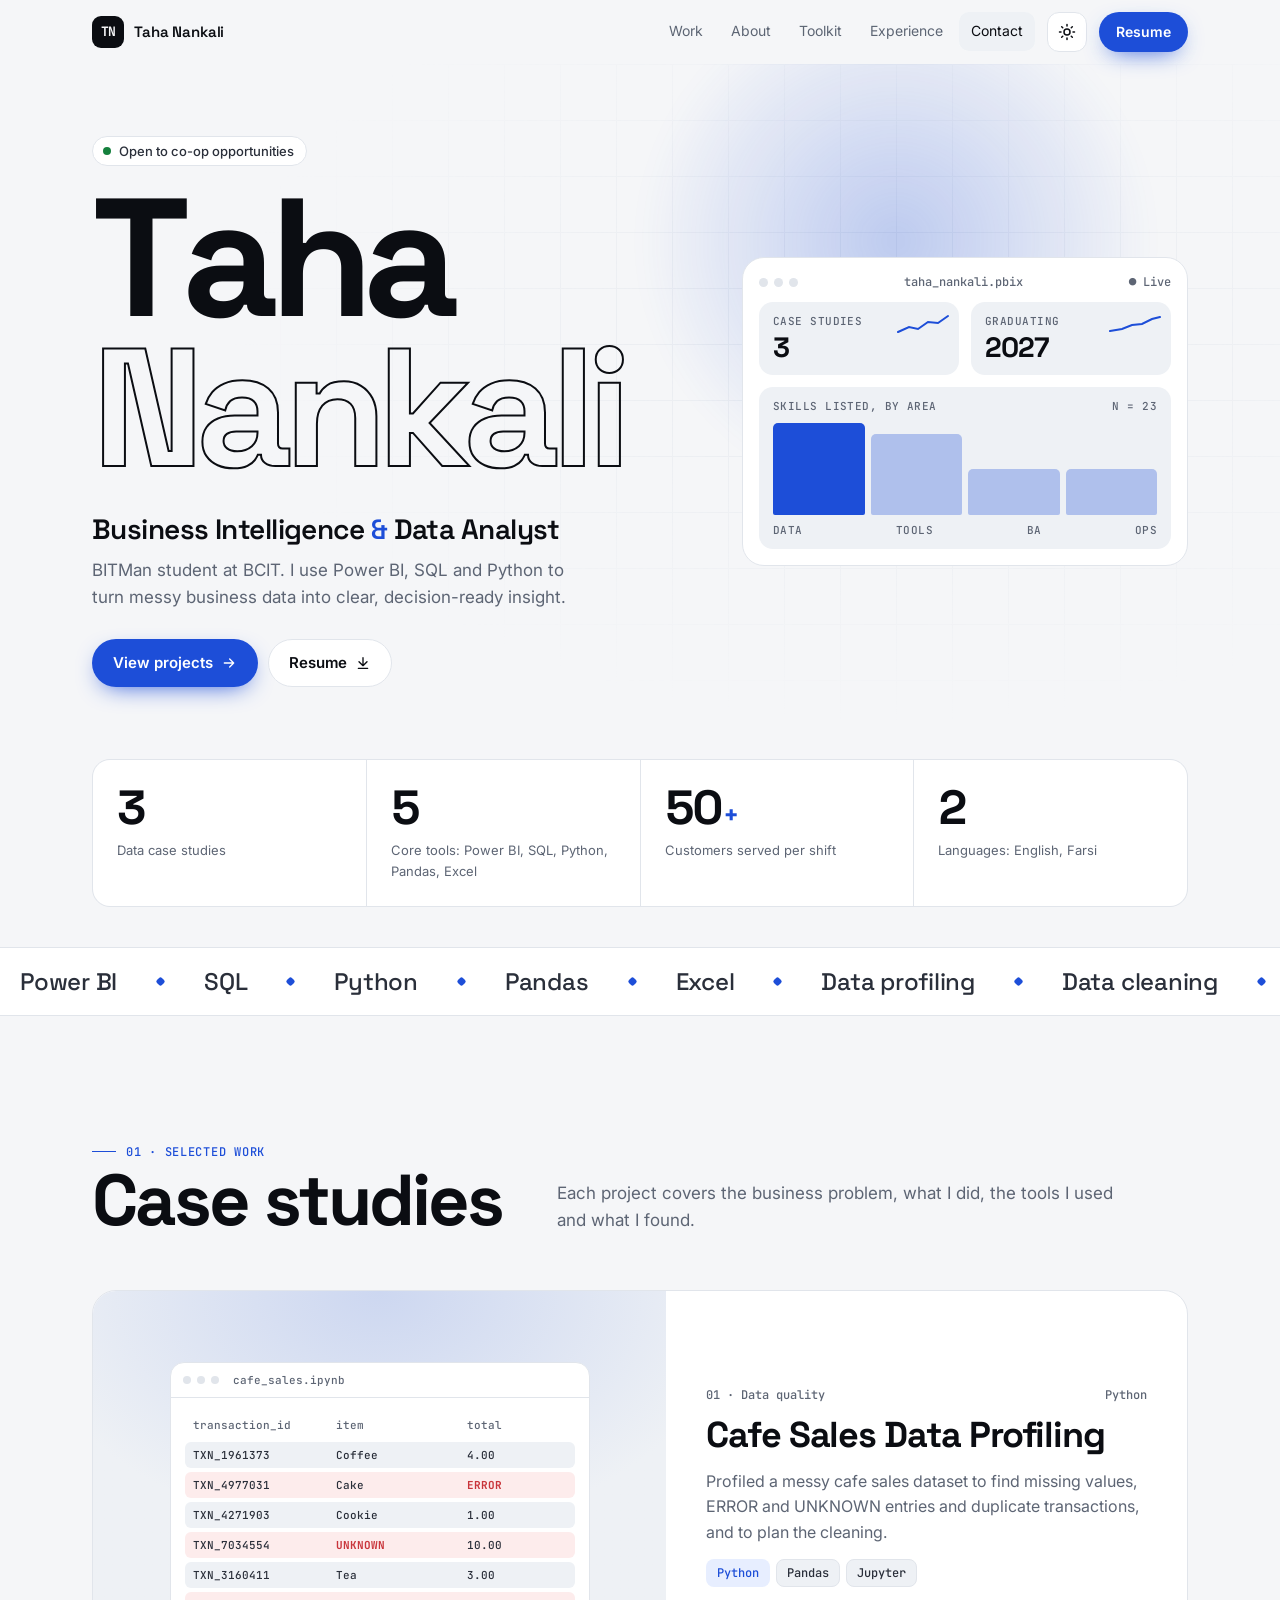
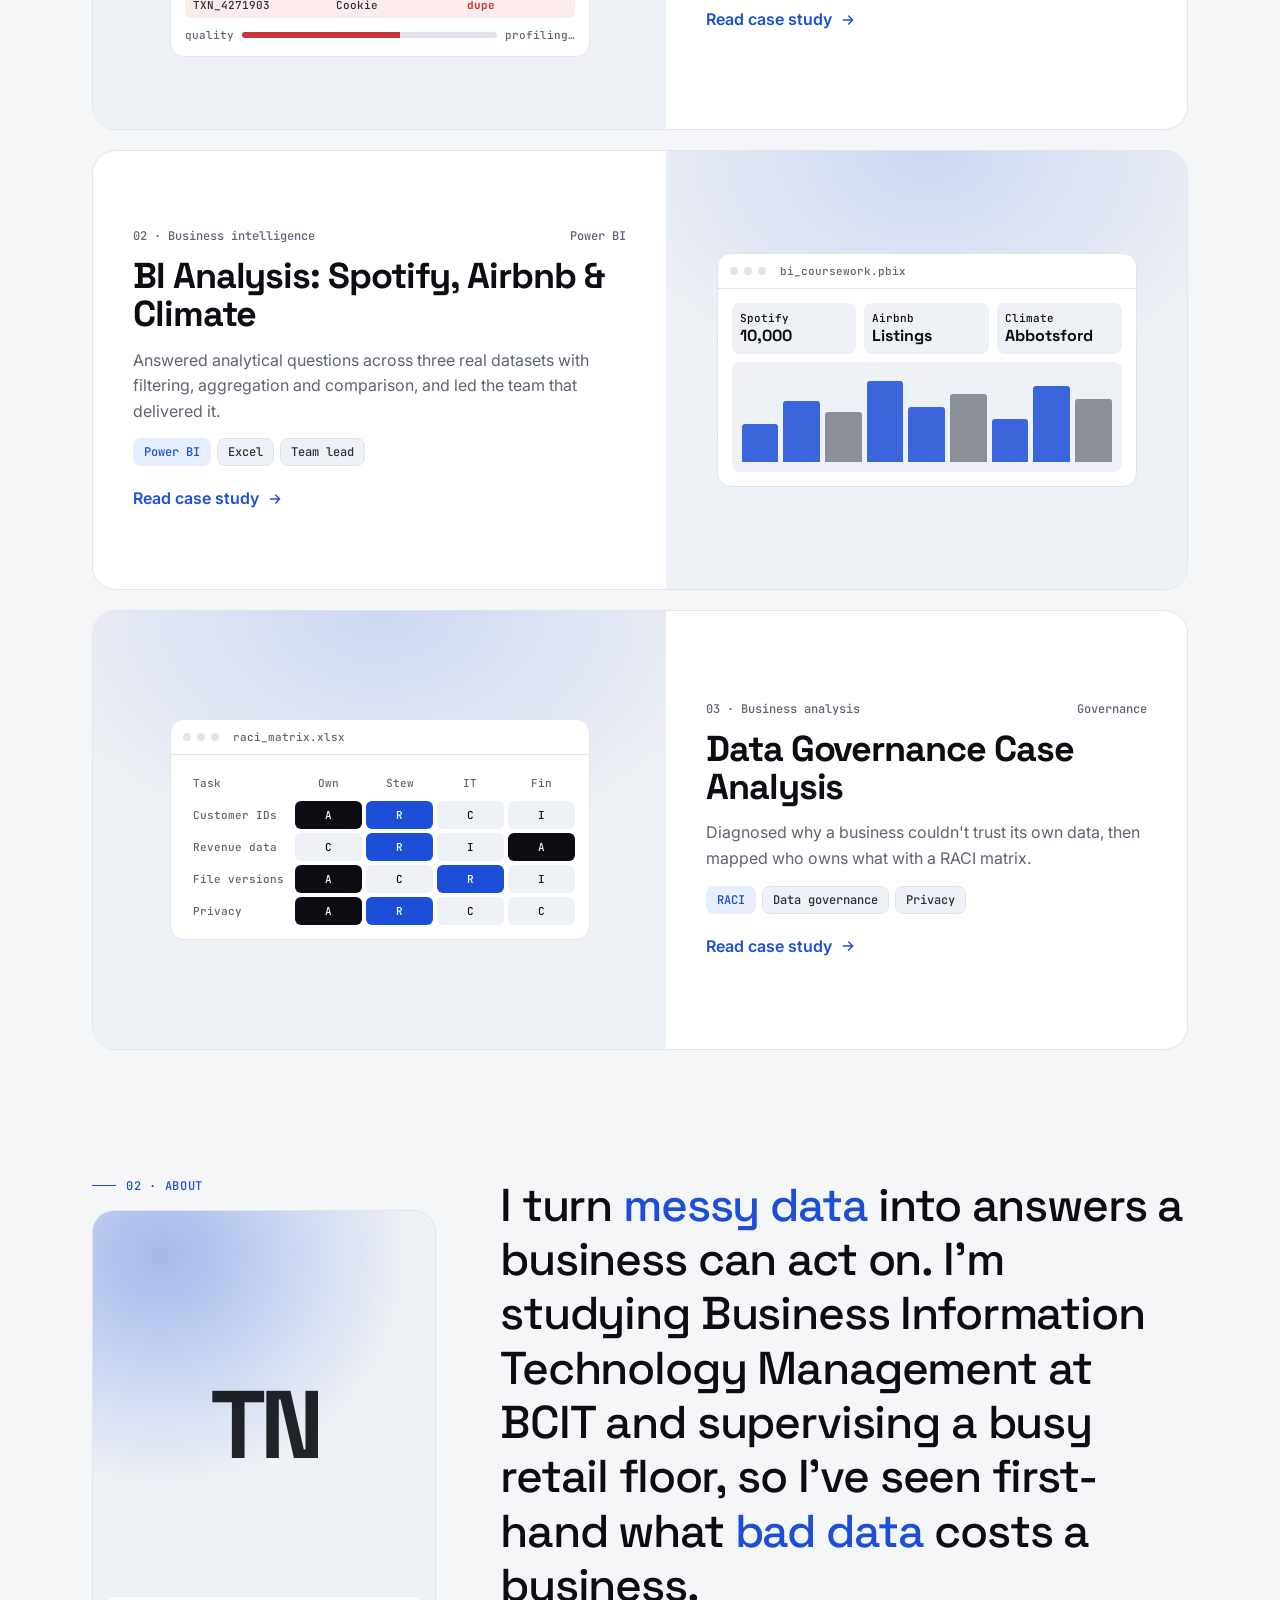
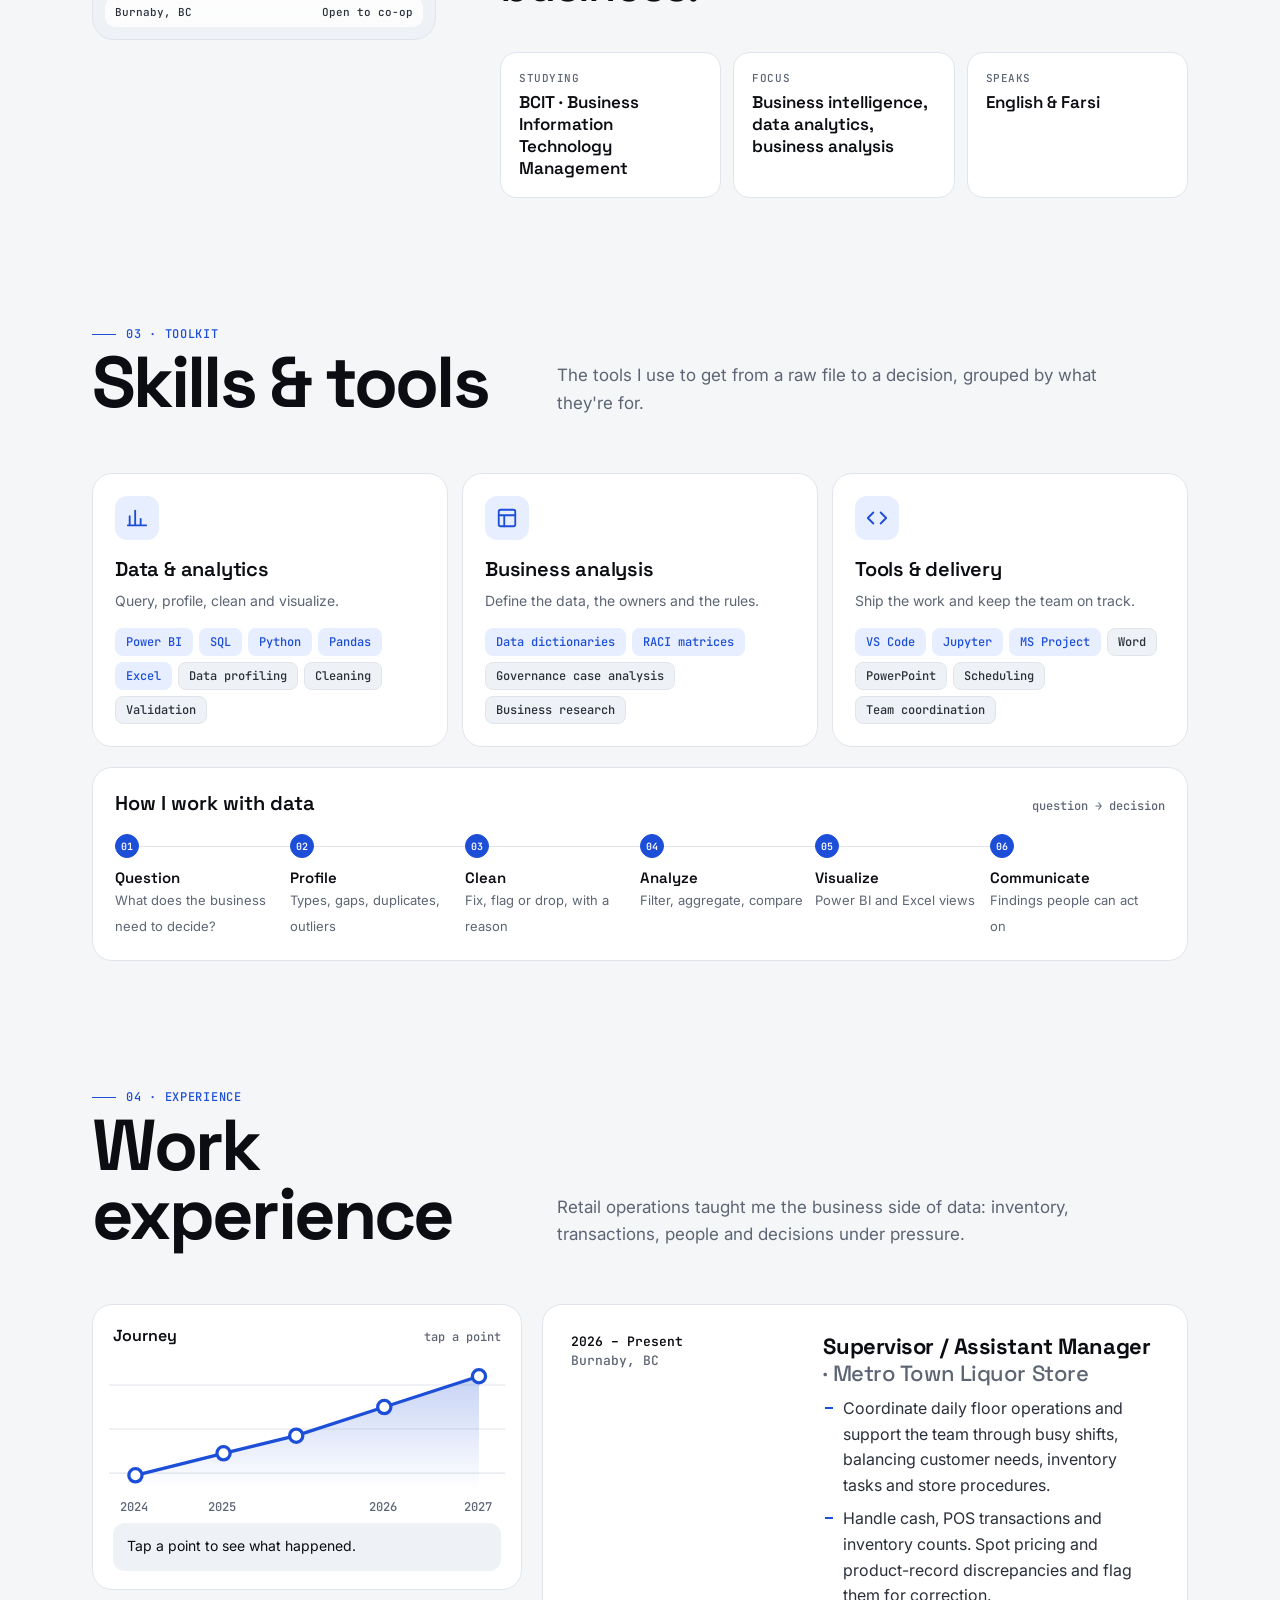
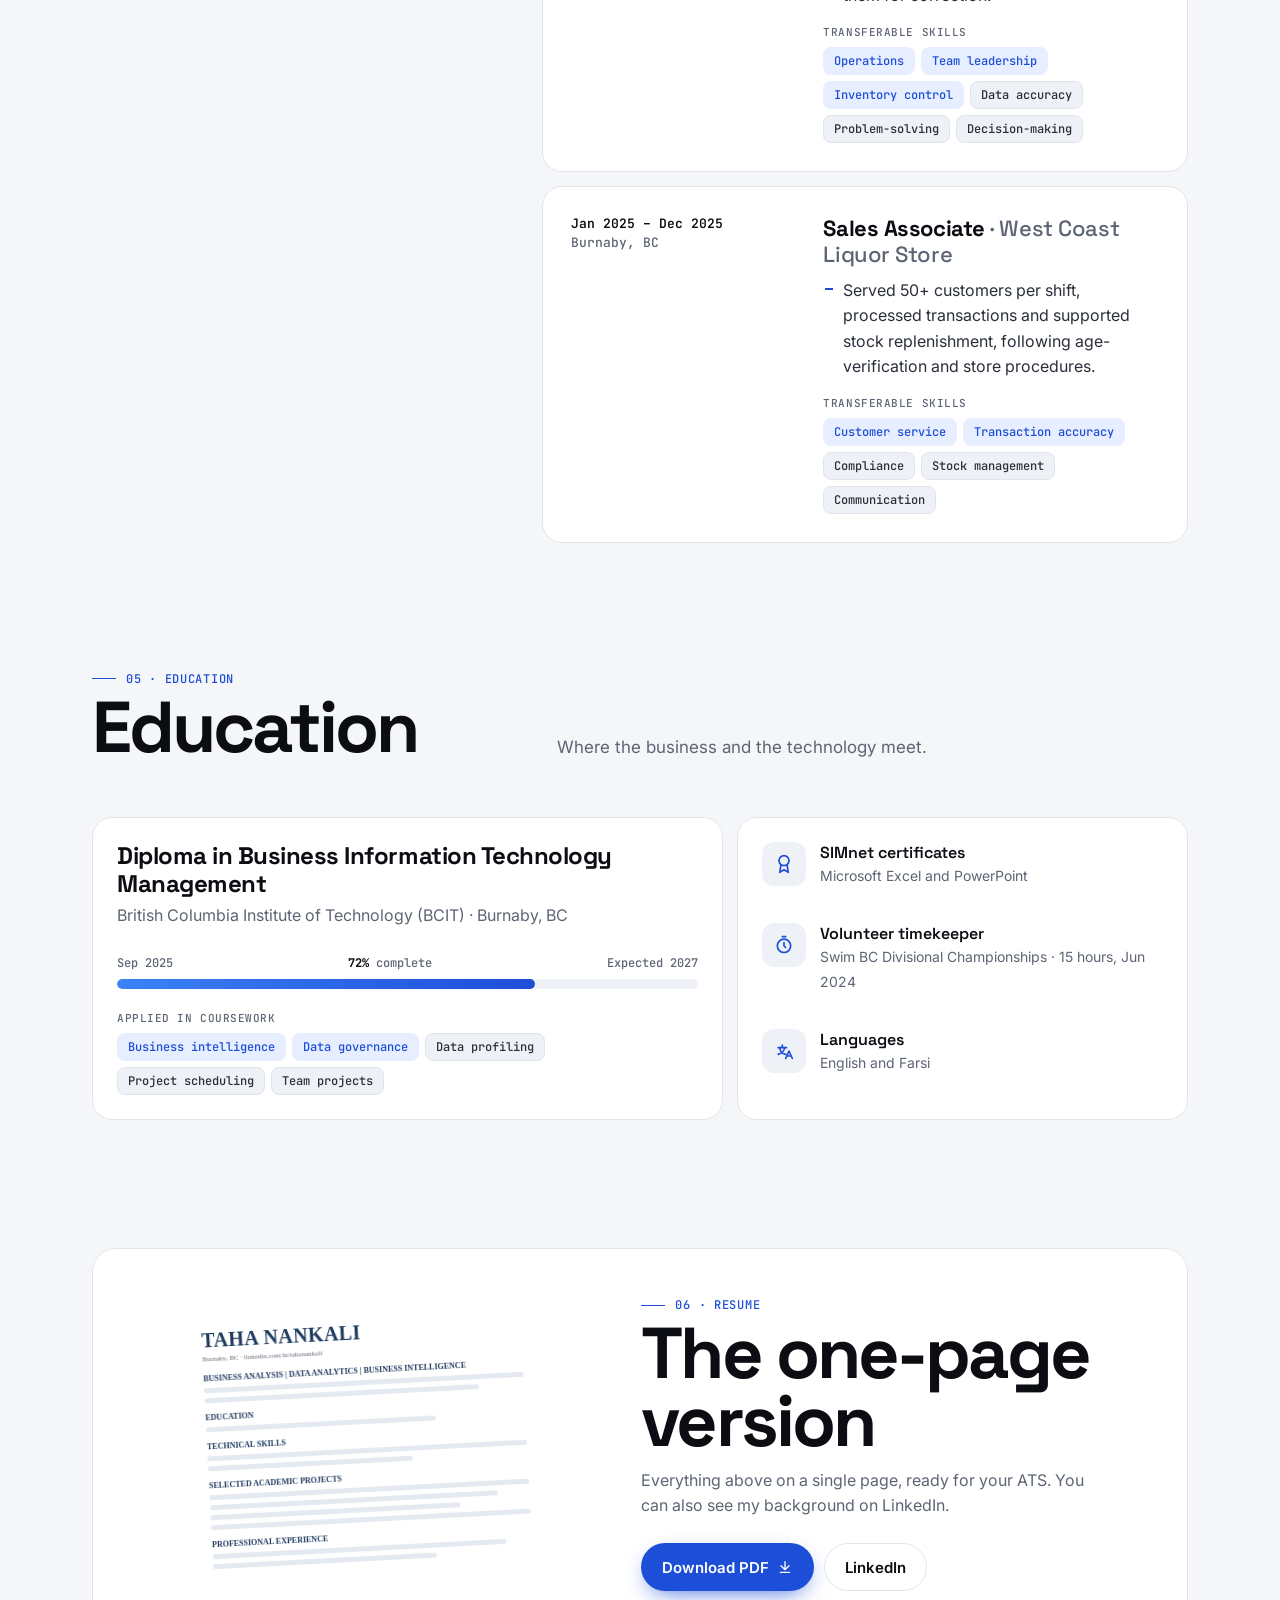
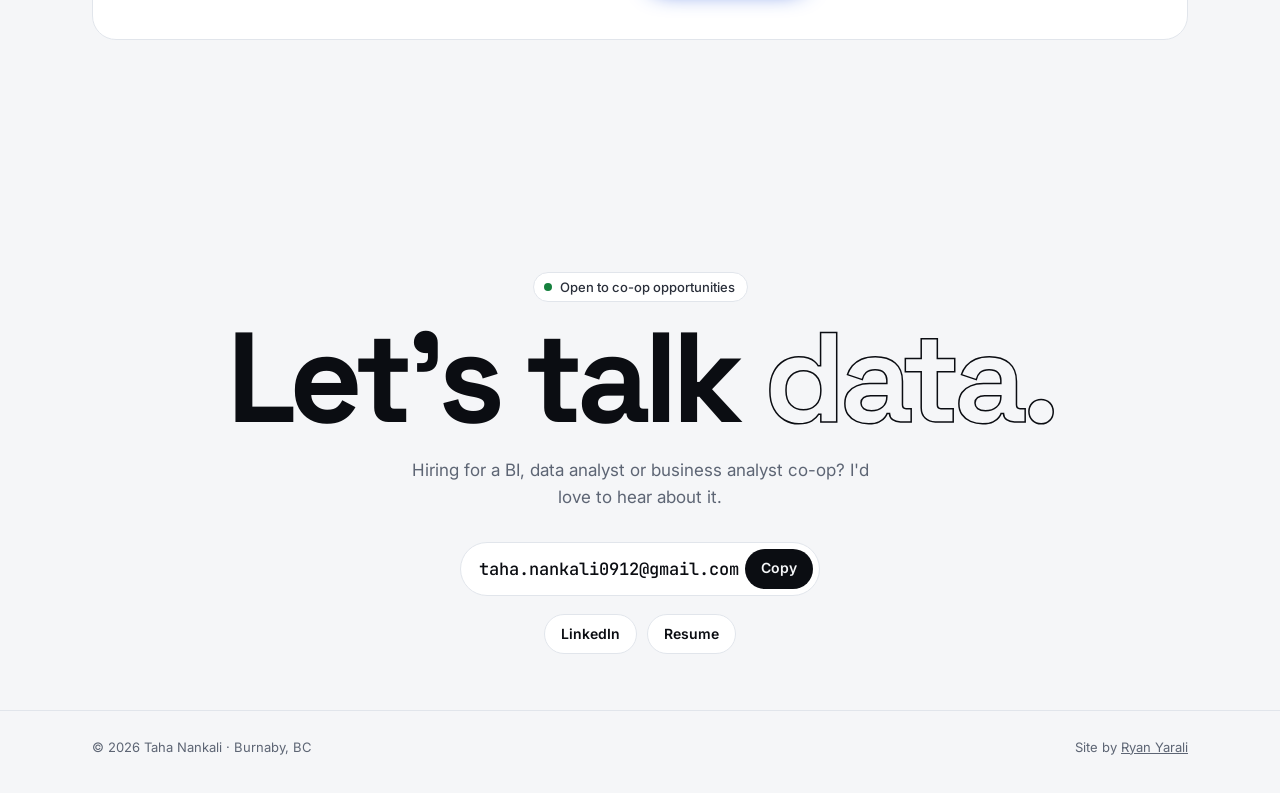
==== index.html @ 1b4237b8 "Taha Nankali portfolio: home, three case studies with interactive labs, light/dark theme" ====
<!doctype html>
<html lang="en">
<head>
<meta charset="utf-8">
<meta name="viewport" content="width=device-width, initial-scale=1, viewport-fit=cover">
<meta name="color-scheme" content="light dark">
<script>
  document.documentElement.classList.add('js');
  try { document.querySelector('meta[name="color-scheme"]').content = localStorage.getItem('color-scheme') ?? 'light dark'; } catch {}
</script>
<title>Taha Nankali · Business Intelligence & Data Analyst</title>
<meta name="description" content="Taha Nankali is a Business Intelligence and Data Analyst studying Business Information Technology Management at BCIT. Power BI, SQL, Python and Excel case studies.">
<meta property="og:type" content="website">
<meta property="og:title" content="Taha Nankali · Business Intelligence & Data Analyst">
<meta property="og:description" content="BI & data analytics portfolio: Power BI, SQL, Python. BCIT BITMan, open to co-op.">
<meta name="theme-color" media="(prefers-color-scheme: light)" content="#f5f6f8">
<meta name="theme-color" media="(prefers-color-scheme: dark)" content="#090b10">
<link rel="icon" href="favicon.svg" type="image/svg+xml">
<link rel="preconnect" href="https://fonts.googleapis.com">
<link rel="preconnect" href="https://fonts.gstatic.com" crossorigin>
<link href="https://fonts.googleapis.com/css2?family=Inter:wght@400;500;600&family=JetBrains+Mono:wght@400;500;600&family=Space+Grotesk:wght@500;600;700&display=swap" rel="stylesheet">
<link rel="stylesheet" href="assets/css/site.css">
<script type="application/ld+json">
{
  "@context": "https://schema.org",
  "@type": "Person",
  "name": "Taha Nankali",
  "jobTitle": "Business Intelligence & Data Analyst",
  "email": "mailto:taha.nankali0912@gmail.com",
  "address": { "@type": "PostalAddress", "addressLocality": "Burnaby", "addressRegion": "BC", "addressCountry": "CA" },
  "alumniOf": { "@type": "CollegeOrUniversity", "name": "British Columbia Institute of Technology" },
  "knowsAbout": ["Business Intelligence", "Data Analytics", "Business Analysis", "Power BI", "SQL", "Python", "Pandas", "Excel"],
  "knowsLanguage": ["English", "Farsi"],
  "sameAs": ["https://www.linkedin.com/in/tahanankali"]
}
</script>
</head>
<body>
<a class="skip" href="#main">Skip to content</a>

<header class="nav">
  <div class="wrap">
    <a class="brand" href="#top" aria-label="Taha Nankali, home"><span class="brand-mark">TN</span><span>Taha Nankali</span></a>
    <ul class="nav-links">
      <li><a href="#work">Work</a></li>
      <li><a href="#about">About</a></li>
      <li><a href="#toolkit">Toolkit</a></li>
      <li><a href="#experience">Experience</a></li>
      <li><a href="#contact">Contact</a></li>
    </ul>
    <button class="icon-btn theme-toggle" type="button" aria-label="Switch between light and dark theme">
      <svg class="sun" viewBox="0 0 24 24" fill="none" stroke="currentColor" stroke-width="2" stroke-linecap="round" aria-hidden="true"><circle cx="12" cy="12" r="4"/><path d="M12 2v2M12 20v2M4.9 4.9l1.4 1.4M17.7 17.7l1.4 1.4M2 12h2M20 12h2M4.9 19.1l1.4-1.4M17.7 6.3l1.4-1.4"/></svg>
      <svg class="moon" viewBox="0 0 24 24" fill="none" stroke="currentColor" stroke-width="2" stroke-linecap="round" stroke-linejoin="round" aria-hidden="true"><path d="M20.5 14.5A8.5 8.5 0 0 1 9.5 3.5a8.5 8.5 0 1 0 11 11z"/></svg>
    </button>
    <a class="btn btn-primary btn-sm" href="assets/Taha-Nankali-Resume.pdf" target="_blank" rel="noopener">Resume</a>
    <button class="icon-btn menu-btn" type="button" aria-expanded="false" aria-controls="mobile-menu" aria-label="Open menu"><span class="burger"><span></span><span></span></span></button>
  </div>
</header>
<nav class="mobile-menu" id="mobile-menu" aria-label="Mobile">
  <a href="#work">Work <small>01</small></a>
  <a href="#about">About <small>02</small></a>
  <a href="#toolkit">Toolkit <small>03</small></a>
  <a href="#experience">Experience <small>04</small></a>
  <a href="#contact">Contact <small>05</small></a>
  <a class="btn btn-primary" href="assets/Taha-Nankali-Resume.pdf" target="_blank" rel="noopener">Download resume</a>
</nav>

<main id="main">
  <!-- ============ HERO ============ -->
  <section class="hero" id="top">
    <div class="hero-bg" aria-hidden="true"><div class="grid"></div><div class="glow"></div></div>
    <div class="wrap">
      <div class="hero-grid">
        <div>
          <span class="pill fade-up" style="--delay:.1s"><i class="pulse"></i>Open to co-op opportunities</span>
          <h1 aria-label="Taha Nankali"><span class="ln">Taha</span><span class="ln">Nankali</span></h1>
          <p class="hero-role fade-up" style="--delay:.75s">Business Intelligence <span class="acc">&amp;</span> Data Analyst</p>
          <p class="hero-sub fade-up" style="--delay:.85s">BITMan student at BCIT. I use Power BI, SQL and Python to turn messy business data into clear, decision-ready insight.</p>
          <div class="hero-cta fade-up" style="--delay:.95s">
            <a class="btn btn-primary" href="#work">View projects
              <svg viewBox="0 0 24 24" fill="none" stroke="currentColor" stroke-width="2" stroke-linecap="round" stroke-linejoin="round" aria-hidden="true"><path d="M5 12h14M13 6l6 6-6 6"/></svg></a>
            <a class="btn btn-ghost" href="assets/Taha-Nankali-Resume.pdf" target="_blank" rel="noopener">Resume
              <svg viewBox="0 0 24 24" fill="none" stroke="currentColor" stroke-width="2" stroke-linecap="round" stroke-linejoin="round" aria-hidden="true"><path d="M12 4v12M6 10l6 6 6-6M5 20h14"/></svg></a>
          </div>
        </div>

        <figure class="dash fade-up" style="--delay:1.05s; margin:0" data-inview aria-label="Profile summary, styled as a report">
          <div class="dash-top"><span class="dots" aria-hidden="true"><i></i><i></i><i></i></span><span>taha_nankali.pbix</span><span>● Live</span></div>
          <div class="dash-row">
            <div class="tile"><div class="k">Case studies</div><div class="v" data-count="3">3</div>
              <svg class="spark" viewBox="0 0 52 20" aria-hidden="true"><path d="M1 18 L12 13 L21 15 L31 8 L41 9 L51 2"/></svg></div>
            <div class="tile"><div class="k">Graduating</div><div class="v" data-count="2027" data-from="2015">2027</div>
              <svg class="spark" viewBox="0 0 52 20" aria-hidden="true"><path d="M1 17 L13 15 L23 11 L33 10 L43 5 L51 3"/></svg></div>
          </div>
          <div class="dash-chart">
            <div class="k"><span>Skills listed, by area</span><span>n = 23</span></div>
            <div class="bars" role="img" aria-label="Data and analytics 8, Tools and delivery 7, Business analysis 4, Operations 4">
              <i style="--h:100%;--n:0" title="Data & analytics · 8"></i>
              <i style="--h:88%;--n:1" title="Tools & delivery · 7"></i>
              <i style="--h:50%;--n:2" title="Business analysis · 4"></i>
              <i style="--h:50%;--n:3" title="Operations · 4"></i>
            </div>
            <div class="k" style="margin-top:8px" aria-hidden="true"><span>Data</span><span>Tools</span><span>BA</span><span>Ops</span></div>
          </div>
        </figure>
      </div>

      <div class="kpis rv">
        <div class="kpi"><div class="v" data-count="3">3</div><div class="l">Data case studies</div></div>
        <div class="kpi"><div class="v" data-count="5">5</div><div class="l">Core tools: Power BI, SQL, Python, Pandas, Excel</div></div>
        <div class="kpi"><div class="v"><span data-count="50">50</span><small>+</small></div><div class="l">Customers served per shift</div></div>
        <div class="kpi"><div class="v" data-count="2">2</div><div class="l">Languages: English, Farsi</div></div>
      </div>
    </div>
  </section>

  <div class="marquee" aria-hidden="true">
    <div class="marquee-track">
      <ul><li>Power BI</li><li>SQL</li><li>Python</li><li>Pandas</li><li>Excel</li><li>Data profiling</li><li>Data cleaning</li><li>Data governance</li><li>RACI</li><li>Jupyter</li></ul>
      <ul><li>Power BI</li><li>SQL</li><li>Python</li><li>Pandas</li><li>Excel</li><li>Data profiling</li><li>Data cleaning</li><li>Data governance</li><li>RACI</li><li>Jupyter</li></ul>
    </div>
  </div>

  <!-- ============ WORK ============ -->
  <section class="section" id="work">
    <div class="wrap">
      <div class="sec-head">
        <div><div class="eyebrow">01 · Selected work</div><h2 class="title">Case studies</h2></div>
        <p>Each project covers the business problem, what I did, the tools I used and what I found.</p>
      </div>

      <div class="projects">
        <a class="project rv" data-inview href="projects/cafe-sales.html">
          <div class="stage" aria-hidden="true">
            <div class="device">
              <div class="device-bar"><i></i><i></i><i></i><span>cafe_sales.ipynb</span></div>
              <div class="device-body">
                <div class="mini-table">
                  <div class="h"><span>transaction_id</span><span>item</span><span>total</span></div>
                  <div style="--n:0"><span>TXN_1961373</span><span>Coffee</span><span>4.00</span></div>
                  <div class="dirty" style="--n:1"><span>TXN_4977031</span><span>Cake</span><span class="bad">ERROR</span></div>
                  <div style="--n:2"><span>TXN_4271903</span><span>Cookie</span><span>1.00</span></div>
                  <div class="dirty" style="--n:3"><span>TXN_7034554</span><span class="bad">UNKNOWN</span><span>10.00</span></div>
                  <div style="--n:4"><span>TXN_3160411</span><span>Tea</span><span>3.00</span></div>
                  <div class="dirty" style="--n:5"><span>TXN_4271903</span><span>Cookie</span><span class="bad">dupe</span></div>
                </div>
                <div class="mini-meter"><span>quality</span><b><i></i></b><span>profiling…</span></div>
              </div>
            </div>
          </div>
          <div class="project-copy">
            <div class="num"><span>01 · Data quality</span><span>Python</span></div>
            <h3>Cafe Sales Data Profiling</h3>
            <p>Profiled a messy cafe sales dataset to find missing values, ERROR and UNKNOWN entries and duplicate transactions, and to plan the cleaning.</p>
            <ul class="chips"><li class="chip acc">Python</li><li class="chip">Pandas</li><li class="chip">Jupyter</li></ul>
            <span class="more">Read case study <svg viewBox="0 0 24 24" fill="none" stroke="currentColor" stroke-width="2" stroke-linecap="round" stroke-linejoin="round" aria-hidden="true"><path d="M5 12h14M13 6l6 6-6 6"/></svg></span>
          </div>
        </a>

        <a class="project rv" data-inview href="projects/bi-analysis.html">
          <div class="stage" aria-hidden="true">
            <div class="device">
              <div class="device-bar"><i></i><i></i><i></i><span>bi_coursework.pbix</span></div>
              <div class="device-body">
                <div class="mini-bi">
                  <div class="t">Spotify<b>10,000</b></div>
                  <div class="t">Airbnb<b>Listings</b></div>
                  <div class="t">Climate<b>Abbotsford</b></div>
                  <div class="chart">
                    <i style="--h:42%;--n:0"></i><i style="--h:68%;--n:1"></i><i style="--h:55%;--n:2"></i><i style="--h:90%;--n:3"></i><i style="--h:61%;--n:4"></i><i style="--h:76%;--n:5"></i><i style="--h:48%;--n:6"></i><i style="--h:84%;--n:7"></i><i style="--h:70%;--n:8"></i>
                  </div>
                </div>
              </div>
            </div>
          </div>
          <div class="project-copy">
            <div class="num"><span>02 · Business intelligence</span><span>Power BI</span></div>
            <h3>BI Analysis: Spotify, Airbnb &amp; Climate</h3>
            <p>Answered analytical questions across three real datasets with filtering, aggregation and comparison, and led the team that delivered it.</p>
            <ul class="chips"><li class="chip acc">Power BI</li><li class="chip">Excel</li><li class="chip">Team lead</li></ul>
            <span class="more">Read case study <svg viewBox="0 0 24 24" fill="none" stroke="currentColor" stroke-width="2" stroke-linecap="round" stroke-linejoin="round" aria-hidden="true"><path d="M5 12h14M13 6l6 6-6 6"/></svg></span>
          </div>
        </a>

        <a class="project rv" data-inview href="projects/data-governance.html">
          <div class="stage" aria-hidden="true">
            <div class="device">
              <div class="device-bar"><i></i><i></i><i></i><span>raci_matrix.xlsx</span></div>
              <div class="device-body">
                <div class="mini-raci">
                  <span class="hd r">Task</span><span class="hd">Own</span><span class="hd">Stew</span><span class="hd">IT</span><span class="hd">Fin</span>
                  <span class="r">Customer IDs</span><span class="A" style="--n:0">A</span><span class="R" style="--n:1">R</span><span>C</span><span>I</span>
                  <span class="r">Revenue data</span><span>C</span><span class="R" style="--n:2">R</span><span>I</span><span class="A" style="--n:3">A</span>
                  <span class="r">File versions</span><span class="A" style="--n:4">A</span><span>C</span><span class="R" style="--n:5">R</span><span>I</span>
                  <span class="r">Privacy</span><span class="A" style="--n:6">A</span><span class="R" style="--n:7">R</span><span>C</span><span>C</span>
                </div>
              </div>
            </div>
          </div>
          <div class="project-copy">
            <div class="num"><span>03 · Business analysis</span><span>Governance</span></div>
            <h3>Data Governance Case Analysis</h3>
            <p>Diagnosed why a business couldn't trust its own data, then mapped who owns what with a RACI matrix.</p>
            <ul class="chips"><li class="chip acc">RACI</li><li class="chip">Data governance</li><li class="chip">Privacy</li></ul>
            <span class="more">Read case study <svg viewBox="0 0 24 24" fill="none" stroke="currentColor" stroke-width="2" stroke-linecap="round" stroke-linejoin="round" aria-hidden="true"><path d="M5 12h14M13 6l6 6-6 6"/></svg></span>
          </div>
        </a>
      </div>
    </div>
  </section>

  <!-- ============ ABOUT ============ -->
  <section class="section" id="about" style="padding-top:0">
    <div class="wrap">
      <div class="about-grid">
        <div class="about-aside">
          <div class="eyebrow">02 · About</div>
          <div class="portrait rv">
            <!-- Swap for a photo: <img src="assets/taha.jpg" alt="Taha Nankali" width="720" height="900"> -->
            <span class="mono-mark" aria-hidden="true">TN</span>
            <span class="tag"><span>Burnaby, BC</span><span>Open to co-op</span></span>
          </div>
        </div>
        <div>
          <p class="statement">I turn <span class="hl">messy data</span> into answers a business can act on. I'm studying Business Information Technology Management at BCIT and supervising a busy retail floor, so I've seen first-hand what <span class="hl">bad data</span> costs a business.</p>
          <div class="facts">
            <div class="fact rv" style="--d:0"><div class="k">Studying</div><div class="v">BCIT · Business Information Technology Management</div></div>
            <div class="fact rv" style="--d:1"><div class="k">Focus</div><div class="v">Business intelligence, data analytics, business analysis</div></div>
            <div class="fact rv" style="--d:2"><div class="k">Speaks</div><div class="v">English &amp; Farsi</div></div>
          </div>
        </div>
      </div>
    </div>
  </section>

  <!-- ============ TOOLKIT ============ -->
  <section class="section" id="toolkit" style="padding-top:0">
    <div class="wrap">
      <div class="sec-head">
        <div><div class="eyebrow">03 · Toolkit</div><h2 class="title">Skills &amp; tools</h2></div>
        <p>The tools I use to get from a raw file to a decision, grouped by what they're for.</p>
      </div>
      <div class="tool-grid">
        <div class="tool-card rv" style="--d:0">
          <div class="ico"><svg viewBox="0 0 24 24" fill="none" stroke="currentColor" stroke-width="2" stroke-linecap="round" aria-hidden="true"><path d="M4 20V10M10 20V4M16 20v-7M22 20H2"/></svg></div>
          <h3>Data &amp; analytics</h3>
          <p>Query, profile, clean and visualize.</p>
          <ul class="chips"><li class="chip acc">Power BI</li><li class="chip acc">SQL</li><li class="chip acc">Python</li><li class="chip acc">Pandas</li><li class="chip acc">Excel</li><li class="chip">Data profiling</li><li class="chip">Cleaning</li><li class="chip">Validation</li></ul>
        </div>
        <div class="tool-card rv" style="--d:1">
          <div class="ico"><svg viewBox="0 0 24 24" fill="none" stroke="currentColor" stroke-width="2" stroke-linecap="round" stroke-linejoin="round" aria-hidden="true"><rect x="3" y="3" width="18" height="18" rx="2"/><path d="M3 9h18M9 21V9"/></svg></div>
          <h3>Business analysis</h3>
          <p>Define the data, the owners and the rules.</p>
          <ul class="chips"><li class="chip acc">Data dictionaries</li><li class="chip acc">RACI matrices</li><li class="chip">Governance case analysis</li><li class="chip">Business research</li></ul>
        </div>
        <div class="tool-card rv" style="--d:2">
          <div class="ico"><svg viewBox="0 0 24 24" fill="none" stroke="currentColor" stroke-width="2" stroke-linecap="round" stroke-linejoin="round" aria-hidden="true"><path d="m8 6-6 6 6 6M16 6l6 6-6 6"/></svg></div>
          <h3>Tools &amp; delivery</h3>
          <p>Ship the work and keep the team on track.</p>
          <ul class="chips"><li class="chip acc">VS Code</li><li class="chip acc">Jupyter</li><li class="chip acc">MS Project</li><li class="chip">Word</li><li class="chip">PowerPoint</li><li class="chip">Scheduling</li><li class="chip">Team coordination</li></ul>
        </div>
      </div>

      <div class="pipeline rv" data-inview>
        <div class="pipeline-head"><h3>How I work with data</h3><span>question → decision</span></div>
        <ol class="steps">
          <li style="--n:0"><b>Question</b><span>What does the business need to decide?</span></li>
          <li style="--n:1"><b>Profile</b><span>Types, gaps, duplicates, outliers</span></li>
          <li style="--n:2"><b>Clean</b><span>Fix, flag or drop, with a reason</span></li>
          <li style="--n:3"><b>Analyze</b><span>Filter, aggregate, compare</span></li>
          <li style="--n:4"><b>Visualize</b><span>Power BI and Excel views</span></li>
          <li style="--n:5"><b>Communicate</b><span>Findings people can act on</span></li>
        </ol>
      </div>
    </div>
  </section>

  <!-- ============ EXPERIENCE ============ -->
  <section class="section" id="experience" style="padding-top:0">
    <div class="wrap">
      <div class="sec-head">
        <div><div class="eyebrow">04 · Experience</div><h2 class="title">Work experience</h2></div>
        <p>Retail operations taught me the business side of data: inventory, transactions, people and decisions under pressure.</p>
      </div>

      <div class="xp-layout">
      <div class="journey rv" data-inview>
        <div class="journey-head"><b>Journey</b><span>tap a point</span></div>
        <svg viewBox="0 0 360 150" role="group" aria-label="Career journey, 2024 to 2027">
          <defs><linearGradient id="jg" x1="0" y1="0" x2="0" y2="1"><stop offset="0" stop-color="var(--acc)" stop-opacity=".5"/><stop offset="1" stop-color="var(--acc)" stop-opacity="0"/></linearGradient></defs>
          <g class="gridl"><line x1="0" y1="30" x2="360" y2="30"/><line x1="0" y1="70" x2="360" y2="70"/><line x1="0" y1="110" x2="360" y2="110"/></g>
          <path class="area" d="M24 112 L104 92 L170 76 L250 50 L336 22 L336 124 L24 124 Z"/>
          <path class="ln" d="M24 112 L104 92 L170 76 L250 50 L336 22"/>
          <g class="pt" tabindex="0" role="button" aria-label="2024: volunteer" data-note="<b>Jun 2024</b> · Volunteer timekeeper, Swim BC Divisional Championships"><circle class="hit" cx="24" cy="112" r="16"/><circle cx="24" cy="112" r="6"/></g>
          <g class="pt" tabindex="0" role="button" aria-label="January 2025: Sales Associate" data-job="job-wcl" data-note="<b>Jan 2025</b> · Sales Associate, West Coast Liquor Store"><circle class="hit" cx="104" cy="92" r="16"/><circle cx="104" cy="92" r="6"/></g>
          <g class="pt" tabindex="0" role="button" aria-label="September 2025: started at BCIT" data-note="<b>Sep 2025</b> · Started the BITMan diploma at BCIT"><circle class="hit" cx="170" cy="76" r="16"/><circle cx="170" cy="76" r="6"/></g>
          <g class="pt" tabindex="0" role="button" aria-label="2026: Supervisor" data-job="job-metro" data-note="<b>2026</b> · Supervisor / Assistant Manager, Metro Town Liquor Store"><circle class="hit" cx="250" cy="50" r="16"/><circle cx="250" cy="50" r="6"/></g>
          <g class="pt" tabindex="0" role="button" aria-label="2027: graduating" data-note="<b>2027</b> · Graduating, ready for a BI / data analyst role"><circle class="hit" cx="336" cy="22" r="16"/><circle cx="336" cy="22" r="6"/></g>
          <text x="10" y="144">2024</text><text x="90" y="144">2025</text><text x="236" y="144">2026</text><text x="322" y="144">2027</text>
        </svg>
        <div class="journey-tip" aria-live="polite">Tap a point to see what happened.</div>
      </div>

      <div class="xp">
        <article class="job rv" id="job-metro">
          <div class="when"><b>2026 – Present</b>Burnaby, BC</div>
          <div>
            <h3>Supervisor / Assistant Manager <span>· Metro Town Liquor Store</span></h3>
            <ul class="pts">
              <li>Coordinate daily floor operations and support the team through busy shifts, balancing customer needs, inventory tasks and store procedures.</li>
              <li>Handle cash, POS transactions and inventory counts. Spot pricing and product-record discrepancies and flag them for correction.</li>
            </ul>
            <div class="transfer"><div class="k">Transferable skills</div>
              <ul class="chips"><li class="chip acc">Operations</li><li class="chip acc">Team leadership</li><li class="chip acc">Inventory control</li><li class="chip">Data accuracy</li><li class="chip">Problem-solving</li><li class="chip">Decision-making</li></ul>
            </div>
          </div>
        </article>
        <article class="job rv" id="job-wcl">
          <div class="when"><b>Jan 2025 – Dec 2025</b>Burnaby, BC</div>
          <div>
            <h3>Sales Associate <span>· West Coast Liquor Store</span></h3>
            <ul class="pts">
              <li>Served 50+ customers per shift, processed transactions and supported stock replenishment, following age-verification and store procedures.</li>
            </ul>
            <div class="transfer"><div class="k">Transferable skills</div>
              <ul class="chips"><li class="chip acc">Customer service</li><li class="chip acc">Transaction accuracy</li><li class="chip">Compliance</li><li class="chip">Stock management</li><li class="chip">Communication</li></ul>
            </div>
          </div>
        </article>
      </div>
      </div>
    </div>
  </section>

  <!-- ============ EDUCATION ============ -->
  <section class="section" id="education" style="padding-top:0">
    <div class="wrap">
      <div class="sec-head">
        <div><div class="eyebrow">05 · Education</div><h2 class="title">Education</h2></div>
        <p>Where the business and the technology meet.</p>
      </div>
      <div class="edu-grid">
        <div class="card rv" data-progress data-start="2025-09-02" data-end="2027-06-01" data-inview>
          <h3>Diploma in Business Information Technology Management</h3>
          <p class="sub">British Columbia Institute of Technology (BCIT) · Burnaby, BC</p>
          <div class="progress">
            <div class="progress-top"><span>Sep 2025</span><span><b class="pct">0%</b> complete</span><span>Expected 2027</span></div>
            <div class="progress-track"><i></i></div>
          </div>
          <div class="course-list"><div class="k">Applied in coursework</div>
            <ul class="chips"><li class="chip acc">Business intelligence</li><li class="chip acc">Data governance</li><li class="chip">Data profiling</li><li class="chip">Project scheduling</li><li class="chip">Team projects</li></ul>
          </div>
        </div>
        <div class="card extras rv" style="--d:1">
          <div class="extra">
            <div class="ico"><svg viewBox="0 0 24 24" fill="none" stroke="currentColor" stroke-width="2" stroke-linecap="round" stroke-linejoin="round" aria-hidden="true"><circle cx="12" cy="8" r="6"/><path d="M8.2 13.2 7 22l5-3 5 3-1.2-8.8"/></svg></div>
            <div><b>SIMnet certificates</b><span>Microsoft Excel and PowerPoint</span></div>
          </div>
          <div class="extra">
            <div class="ico"><svg viewBox="0 0 24 24" fill="none" stroke="currentColor" stroke-width="2" stroke-linecap="round" stroke-linejoin="round" aria-hidden="true"><circle cx="12" cy="13" r="8"/><path d="M12 9v4l2 2M10 2h4"/></svg></div>
            <div><b>Volunteer timekeeper</b><span>Swim BC Divisional Championships · 15 hours, Jun 2024</span></div>
          </div>
          <div class="extra">
            <div class="ico"><svg viewBox="0 0 24 24" fill="none" stroke="currentColor" stroke-width="2" stroke-linecap="round" stroke-linejoin="round" aria-hidden="true"><path d="M5 8h10M10 5v3M7 8c0 4 3 7 7 8M13 8c-1 4-4 7-8 8M14 21l4-9 4 9M15.5 18h5"/></svg></div>
            <div><b>Languages</b><span>English and Farsi</span></div>
          </div>
        </div>
      </div>
    </div>
  </section>

  <!-- ============ RESUME ============ -->
  <section class="section" id="resume" style="padding-top:0">
    <div class="wrap">
      <div class="resume rv">
        <div class="paper" aria-hidden="true">
          <h4>TAHA NANKALI</h4>
          <div style="color:#667;margin-top:4px">Burnaby, BC · linkedin.com/in/tahanankali</div>
          <div class="hd">BUSINESS ANALYSIS | DATA ANALYTICS | BUSINESS INTELLIGENCE</div>
          <div class="ln"></div><div class="ln" style="width:86%"></div>
          <div class="hd">EDUCATION</div><div class="ln" style="width:72%"></div>
          <div class="hd">TECHNICAL SKILLS</div><div class="ln"></div><div class="ln" style="width:64%"></div>
          <div class="hd">SELECTED ACADEMIC PROJECTS</div><div class="ln"></div><div class="ln" style="width:90%"></div><div class="ln" style="width:78%"></div><div class="ln"></div>
          <div class="hd">PROFESSIONAL EXPERIENCE</div><div class="ln" style="width:92%"></div><div class="ln" style="width:70%"></div>
        </div>
        <div class="resume-copy">
          <div class="eyebrow">06 · Resume</div>
          <h2 class="title">The one-page version</h2>
          <p>Everything above on a single page, ready for your ATS. You can also see my background on LinkedIn.</p>
          <div class="row">
            <a class="btn btn-primary" href="assets/Taha-Nankali-Resume.pdf" download>Download PDF
              <svg viewBox="0 0 24 24" fill="none" stroke="currentColor" stroke-width="2" stroke-linecap="round" stroke-linejoin="round" aria-hidden="true"><path d="M12 4v12M6 10l6 6 6-6M5 20h14"/></svg></a>
            <a class="btn btn-ghost" href="https://www.linkedin.com/in/tahanankali" target="_blank" rel="noopener">LinkedIn</a>
          </div>
        </div>
      </div>
    </div>
  </section>

  <!-- ============ CONTACT ============ -->
  <section class="contact" id="contact">
    <div class="wrap">
      <span class="pill"><i class="pulse"></i>Open to co-op opportunities</span>
      <h2>Let's talk <span class="o">data.</span></h2>
      <p>Hiring for a BI, data analyst or business analyst co-op? I'd love to hear about it.</p>
      <div class="email-row">
        <a href="mailto:taha.nankali0912@gmail.com">taha.nankali0912@gmail.com</a>
        <button type="button" data-copy="taha.nankali0912@gmail.com">Copy</button>
      </div>
      <div class="socials">
        <a class="btn btn-ghost btn-sm" href="https://www.linkedin.com/in/tahanankali" target="_blank" rel="noopener">LinkedIn</a>
        <a class="btn btn-ghost btn-sm" href="assets/Taha-Nankali-Resume.pdf" target="_blank" rel="noopener">Resume</a>
      </div>
    </div>
  </section>
</main>

<footer class="foot">
  <div class="wrap"><span>© <span data-year>2026</span> Taha Nankali · Burnaby, BC</span><span>Site by <a href="https://ryanyarali.com" target="_blank" rel="noopener">Ryan Yarali</a></span></div>
</footer>
<div class="toast" role="status" aria-live="polite"></div>
<script src="assets/js/site.js" defer></script>
</body>
</html>
---- assets/css/site.css ----
/* ============================================================
   Taha Nankali — portfolio
   Tokens use light-dark(); the theme toggle only rewrites
   <meta name="color-scheme">, which the :root rules below follow.
   ============================================================ */

:root {
  color-scheme: light dark;
  &:has(> head > meta[name="color-scheme"][content="dark"]) { color-scheme: dark; }
  &:has(> head > meta[name="color-scheme"][content="light"]) { color-scheme: light; }

  --bg:        light-dark(#f5f6f8, #090b10);
  --surface:   light-dark(#ffffff, #10131a);
  --surface-2: light-dark(#eef1f5, #161a23);
  --line:      light-dark(#e1e5eb, #222836);
  --ink:       light-dark(#0b0d12, #eef1f6);
  --ink-2:     light-dark(#2a2f3a, #c9cfda);
  --mute:      light-dark(#5d6574, #8b94a6);
  --acc:       light-dark(#1d4ed8, #5b9dff);
  --acc-2:     light-dark(#3b82f6, #8fbaff);
  --acc-soft:  light-dark(#e7eeff, #111f3a);
  --acc-ink:   light-dark(#ffffff, #05101f);
  --good:      light-dark(#15803d, #4ade80);
  --good-soft: light-dark(#e8f7ee, #0f2a1a);
  --bad:       light-dark(#c9353b, #ff7b7b);
  --bad-soft:  light-dark(#fdecec, #2d1416);
  --shadow:    light-dark(0 1px 2px rgb(16 24 40 / .05), 0 1px 2px rgb(0 0 0 / .4));
  --shadow-lg: light-dark(0 24px 60px -24px rgb(16 24 40 / .25), 0 24px 60px -24px rgb(0 0 0 / .7));

  --f-display: "Space Grotesk", "Inter", system-ui, sans-serif;
  --f-body: "Inter", system-ui, sans-serif;
  --f-mono: "JetBrains Mono", ui-monospace, SFMono-Regular, Menlo, monospace;

  --gutter: 16px;
  --max: 1160px;
  --radius: 18px;
  --ease: cubic-bezier(.2, .8, .2, 1);
  --nav-h: 64px;
}
@media (min-width: 760px) { :root { --gutter: 32px; } }

/* Reduced motion: each animation can opt into a calmer version via --animation-reduced */
@property --animation-reduced { syntax: "*"; inherits: false; initial-value: none; }
@media (prefers-reduced-motion: reduce) {
  * { animation: var(--animation-reduced) !important; }
}

*, *::before, *::after { box-sizing: border-box; }
html { -webkit-text-size-adjust: 100%; scroll-padding-top: calc(var(--nav-h) + 16px); }
@media (prefers-reduced-motion: no-preference) { html { scroll-behavior: smooth; } }
body {
  margin: 0; background: var(--bg); color: var(--ink);
  font: 400 16px/1.6 var(--f-body);
  -webkit-font-smoothing: antialiased; text-rendering: optimizeLegibility;
  overflow-x: clip;
}
img, svg { display: block; max-width: 100%; }
a { color: inherit; }
button { font: inherit; color: inherit; }
:focus-visible { outline: 2px solid var(--acc); outline-offset: 3px; border-radius: 6px; }
::selection { background: var(--acc); color: var(--acc-ink); }
.sr-only { position: absolute; width: 1px; height: 1px; overflow: hidden; clip-path: inset(50%); white-space: nowrap; }
.skip { position: absolute; left: 16px; top: -60px; z-index: 200; padding: 10px 16px; border-radius: 10px; background: var(--acc); color: var(--acc-ink); font-weight: 600; text-decoration: none; }
.skip:focus { top: 12px; }

.wrap { width: 100%; max-width: var(--max); margin-inline: auto; padding-inline: var(--gutter); }
.mono { font-family: var(--f-mono); }

/* ---------- Nav ---------- */
.nav {
  position: sticky; top: 0; z-index: 100; height: var(--nav-h);
  background: color-mix(in srgb, var(--bg) 78%, transparent);
  -webkit-backdrop-filter: saturate(1.4) blur(14px); backdrop-filter: saturate(1.4) blur(14px);
  border-bottom: 1px solid transparent; transition: border-color .3s;
}
.nav.scrolled { border-bottom-color: var(--line); }
.nav .wrap { height: 100%; display: flex; align-items: center; gap: 12px; }
.brand { display: flex; align-items: center; gap: 10px; text-decoration: none; font: 600 15px var(--f-display); letter-spacing: -.01em; margin-right: auto; }
.brand-mark { width: 32px; height: 32px; border-radius: 9px; display: grid; place-items: center; background: var(--ink); color: var(--bg); font: 700 13px var(--f-mono); letter-spacing: -.04em; }
.nav-links { display: none; gap: 4px; list-style: none; margin: 0; padding: 0; }
.nav-links a { display: block; padding: 8px 12px; border-radius: 10px; text-decoration: none; font-size: 14px; color: var(--mute); transition: color .2s, background .2s; }
.nav-links a:hover, .nav-links a.active { color: var(--ink); background: var(--surface-2); }
@media (min-width: 900px) { .nav-links { display: flex; } }

.icon-btn { width: 40px; height: 40px; border-radius: 12px; border: 1px solid var(--line); background: var(--surface); display: grid; place-items: center; cursor: pointer; transition: background .2s, border-color .2s, transform .15s; }
.icon-btn:hover { background: var(--surface-2); }
.icon-btn:active { transform: scale(.94); }
.icon-btn svg { width: 18px; height: 18px; }
/* Theme toggle: show the icon of the scheme currently rendered */
.theme-toggle .moon { display: none; }
@media (prefers-color-scheme: dark) {
  :root:not(:has(> head > meta[name="color-scheme"][content="light"])) .theme-toggle .sun { display: none; }
  :root:not(:has(> head > meta[name="color-scheme"][content="light"])) .theme-toggle .moon { display: block; }
}
:root:has(> head > meta[name="color-scheme"][content="dark"]) .theme-toggle .sun { display: none; }
:root:has(> head > meta[name="color-scheme"][content="dark"]) .theme-toggle .moon { display: block; }

.menu-btn { display: grid; }
@media (min-width: 900px) { .menu-btn { display: none; } }
.menu-btn .burger { display: grid; gap: 4px; }
.menu-btn .burger span { display: block; width: 16px; height: 1.5px; background: currentColor; border-radius: 2px; transition: transform .35s var(--ease); }
.nav[data-open] .menu-btn .burger span:first-child { transform: translateY(2.75px) rotate(45deg); }
.nav[data-open] .menu-btn .burger span:last-child { transform: translateY(-2.75px) rotate(-45deg); }

.mobile-menu {
  position: fixed; inset: var(--nav-h) 0 0 0; z-index: 99; background: var(--bg);
  padding: 24px var(--gutter) 40px; display: flex; flex-direction: column; gap: 4px;
  opacity: 0; visibility: hidden; transform: translateY(-8px);
  transition: opacity .3s var(--ease), transform .35s var(--ease), visibility 0s .35s;
}
.nav[data-open] + .mobile-menu { opacity: 1; visibility: visible; transform: none; transition: opacity .3s var(--ease), transform .35s var(--ease); }
.mobile-menu a { font: 600 34px/1.15 var(--f-display); letter-spacing: -.02em; text-decoration: none; padding: 8px 0; border-bottom: 1px solid var(--line); display: flex; justify-content: space-between; align-items: baseline; }
.mobile-menu a small { font: 500 12px var(--f-mono); color: var(--mute); }
.mobile-menu .btn { margin-top: 24px; font: 600 16px var(--f-body); justify-content: center; border-bottom: 0; }
@media (min-width: 900px) { .mobile-menu { display: none; } }

/* ---------- Buttons & chips ---------- */
.btn {
  display: inline-flex; align-items: center; justify-content: center; gap: 8px;
  min-height: 48px; padding: 0 20px; border-radius: 999px; border: 1px solid transparent;
  font: 600 15px var(--f-body); text-decoration: none; cursor: pointer; white-space: nowrap;
  transition: transform .2s var(--ease), background .2s, border-color .2s, box-shadow .3s;
}
.btn:active { transform: scale(.97); }
.btn svg { width: 16px; height: 16px; transition: transform .3s var(--ease); }
.btn:hover svg { transform: translateX(3px); }
.btn-primary { background: var(--acc); color: var(--acc-ink); box-shadow: 0 8px 24px -10px var(--acc); }
.btn-primary:hover { box-shadow: 0 12px 30px -10px var(--acc); }
.btn-ghost { background: var(--surface); border-color: var(--line); color: var(--ink); }
.btn-ghost:hover { border-color: var(--ink-2); }
.btn-sm { min-height: 40px; padding: 0 16px; font-size: 14px; }
.nav .btn-sm { display: none; }
@media (min-width: 560px) { .nav .btn-sm { display: inline-flex; } }

.chips { display: flex; flex-wrap: wrap; gap: 6px; list-style: none; margin: 0; padding: 0; }
.chip { font: 500 12px/1 var(--f-mono); padding: 7px 10px; border-radius: 8px; background: var(--surface-2); color: var(--ink-2); border: 1px solid var(--line); }
.chip.acc { background: var(--acc-soft); color: var(--acc); border-color: transparent; }

.pill { display: inline-flex; align-items: center; gap: 8px; padding: 6px 12px 6px 10px; border-radius: 999px; border: 1px solid var(--line); background: var(--surface); font: 500 13px var(--f-body); color: var(--ink-2); }
.pulse { width: 8px; height: 8px; border-radius: 50%; background: var(--good); box-shadow: 0 0 0 0 color-mix(in srgb, var(--good) 60%, transparent); animation: pulse 2s infinite; }
@keyframes pulse { to { box-shadow: 0 0 0 9px transparent; } }

/* ---------- Sections ---------- */
section { position: relative; }
.section { padding-block: 88px; }
@media (min-width: 760px) { .section { padding-block: 128px; } }
.sec-head { display: grid; gap: 14px; margin-bottom: 40px; }
@media (min-width: 900px) { .sec-head { grid-template-columns: 1fr 1.4fr; align-items: end; margin-bottom: 56px; } }
.eyebrow { font: 500 12px var(--f-mono); color: var(--acc); letter-spacing: .06em; text-transform: uppercase; display: flex; gap: 10px; align-items: center; }
.eyebrow::before { content: ""; width: 24px; height: 1px; background: currentColor; }
h2.title { margin: 6px 0 0; font: 700 clamp(36px, 8.5vw, 72px)/.95 var(--f-display); letter-spacing: -.04em; }
.sec-head p { margin: 0; color: var(--mute); max-width: 52ch; font-size: 17px; }

/* Reveal on scroll (JS adds .in). Uses an animation (not a transition)
   so elements keep their own hover transitions afterwards. */
.js .rv:not(.in) { opacity: 0; }
.rv.in { animation: reveal .9s var(--ease) backwards; animation-delay: calc(var(--d, 0) * 90ms); --animation-reduced: fade-in .3s backwards; }
@keyframes reveal { from { opacity: 0; translate: 0 22px; } }

/* ---------- Hero ---------- */
.hero { padding-top: 48px; padding-bottom: 40px; overflow: clip; }
@media (min-width: 760px) { .hero { padding-top: 72px; } }
.hero-bg { position: absolute; inset: 0; z-index: -1; pointer-events: none; }
.hero-bg .grid {
  position: absolute; inset: 0;
  background-image: linear-gradient(var(--line) 1px, transparent 1px), linear-gradient(90deg, var(--line) 1px, transparent 1px);
  background-size: 56px 56px; opacity: .55;
  mask-image: radial-gradient(ellipse 70% 60% at 70% 30%, #000 20%, transparent 75%);
}
.hero-bg .glow {
  position: absolute; width: 560px; height: 560px; left: var(--gx, 70%); top: var(--gy, 20%); translate: -50% -50%;
  border-radius: 50%; background: radial-gradient(circle, color-mix(in srgb, var(--acc) 26%, transparent), transparent 65%);
  filter: blur(10px); transition: left .8s var(--ease), top .8s var(--ease);
}
.hero-grid { display: grid; gap: 40px; align-items: center; }
@media (min-width: 1000px) { .hero-grid { grid-template-columns: 1.35fr 1fr; gap: 48px; } }
.hero h1 { margin: 22px 0 0; font: 700 clamp(68px, 19vw, 168px)/.84 var(--f-display); letter-spacing: -.055em; }
.hero h1 .ln { display: block; overflow: clip; padding-bottom: .05em; }
.hero h1 .ch { display: inline-block; translate: 0 105%; animation: rise 1s var(--ease) forwards; animation-delay: calc(120ms + var(--i) * 45ms); --animation-reduced: fade-in .4s forwards; }
.hero h1 .ln + .ln { color: transparent; -webkit-text-stroke: 1.5px var(--ink); }
@media (min-width: 760px) { .hero h1 .ln + .ln { -webkit-text-stroke-width: 2px; } }
@keyframes rise { to { translate: 0 0; } }
@keyframes fade-in { from { opacity: 0; translate: 0 0; } to { opacity: 1; translate: 0 0; } }
.hero-role { margin: 26px 0 0; font: 600 clamp(20px, 5vw, 28px)/1.2 var(--f-display); letter-spacing: -.02em; }
.hero-role .acc { color: var(--acc); }
.hero-sub { margin: 10px 0 0; color: var(--mute); max-width: 46ch; font-size: 17px; }
.hero-cta { display: flex; gap: 10px; flex-wrap: wrap; margin-top: 28px; }
.hero-cta .btn { flex: 1 1 auto; }
@media (min-width: 560px) { .hero-cta .btn { flex: 0 0 auto; } }
.fade-up { opacity: 0; animation: fade-up .9s var(--ease) forwards; animation-delay: var(--delay, .7s); --animation-reduced: fade-in .4s forwards; }
@keyframes fade-up { from { opacity: 0; translate: 0 14px; } to { opacity: 1; translate: 0 0; } }

/* Scroll-linked drift on the name (progressive enhancement) */
@supports (animation-timeline: scroll()) {
  @media (prefers-reduced-motion: no-preference) {
    .hero h1 { animation: drift linear both; animation-timeline: scroll(root); animation-range: 0 90vh; }
    @keyframes drift { to { translate: 0 -60px; opacity: .25; } }
  }
}

/* Hero mini dashboard (A) */
.dash {
  position: relative; background: var(--surface); border: 1px solid var(--line); border-radius: 22px;
  padding: 16px; box-shadow: var(--shadow-lg); display: grid; gap: 12px;
}
.dash-top { display: flex; justify-content: space-between; align-items: center; font: 500 12px var(--f-mono); color: var(--mute); }
.dash-top .dots { display: flex; gap: 6px; }
.dash-top .dots i { width: 9px; height: 9px; border-radius: 50%; background: var(--line); }
.dash-row { display: grid; grid-template-columns: 1fr 1fr; gap: 12px; }
.tile { background: var(--surface-2); border-radius: 14px; padding: 12px 14px; position: relative; overflow: hidden; }
.tile .k { font: 500 11px var(--f-mono); color: var(--mute); text-transform: uppercase; letter-spacing: .04em; }
.tile .v { font: 700 28px/1.1 var(--f-display); letter-spacing: -.03em; margin-top: 4px; }
.tile .v small { font-size: 16px; color: var(--acc); }
.spark { position: absolute; right: 10px; top: 12px; width: 52px; height: 20px; }
.spark path { fill: none; stroke: var(--acc); stroke-width: 2; stroke-linecap: round; stroke-dasharray: 90; stroke-dashoffset: 90; }
.in .spark path, .spark.in path { transition: stroke-dashoffset 1.4s .4s var(--ease); stroke-dashoffset: 0; }
.dash-chart { background: var(--surface-2); border-radius: 14px; padding: 12px 14px; }
.dash-chart .k { font: 500 11px var(--f-mono); color: var(--mute); text-transform: uppercase; letter-spacing: .04em; display: flex; justify-content: space-between; }
.bars { display: flex; align-items: flex-end; gap: 6px; height: 92px; margin-top: 10px; }
.bars i { flex: 1; height: 4%; border-radius: 5px 5px 2px 2px; background: color-mix(in srgb, var(--acc) 30%, var(--surface-2)); transition: height 1s var(--ease), background .3s; transition-delay: calc(var(--n) * 70ms + 300ms); }
.bars i:first-child { background: var(--acc); }
.in .bars i { height: var(--h); }
.bars i:hover { background: var(--acc-2); }
@media (max-width: 999px) { .dash { max-width: 460px; } }
@media (prefers-reduced-motion: no-preference) { @media (min-width: 1000px) { .dash { animation: fade-up .9s var(--ease) var(--delay) forwards, float 7s ease-in-out 2s infinite; } } }
@keyframes float { 50% { translate: 0 -10px; } }

/* KPI strip */
.kpis { display: grid; grid-template-columns: repeat(2, 1fr); gap: 1px; background: var(--line); border: 1px solid var(--line); border-radius: var(--radius); overflow: hidden; margin-top: 56px; }
@media (min-width: 760px) { .kpis { grid-template-columns: repeat(4, 1fr); margin-top: 72px; } }
.kpi { background: var(--surface); padding: 18px 16px; }
@media (min-width: 760px) { .kpi { padding: 24px; } }
.kpi .v { font: 700 clamp(32px, 7vw, 48px)/1 var(--f-display); letter-spacing: -.04em; font-variant-numeric: tabular-nums; }
.kpi .v small { font-size: .55em; color: var(--acc); margin-left: 2px; }
.kpi .l { color: var(--mute); font-size: 13px; margin-top: 8px; }

/* Marquee */
.marquee { border-block: 1px solid var(--line); background: var(--surface); overflow: clip; padding-block: 18px; }
.marquee-track { display: flex; width: max-content; animation: marquee 36s linear infinite; --animation-reduced: none; }
.marquee:hover .marquee-track { animation-play-state: paused; }
.marquee ul { display: flex; gap: 40px; padding: 0 20px; margin: 0; list-style: none; font: 500 clamp(18px, 4vw, 24px) var(--f-display); letter-spacing: -.01em; color: var(--ink-2); }
.marquee li { display: flex; align-items: center; gap: 40px; white-space: nowrap; }
.marquee li::after { content: ""; width: 7px; height: 7px; border-radius: 2px; background: var(--acc); rotate: 45deg; }
@keyframes marquee { to { translate: -50% 0; } }

/* ---------- About ---------- */
.about-grid { display: grid; gap: 40px; }
@media (min-width: 900px) { .about-grid { grid-template-columns: 1fr 2fr; gap: 64px; } }
.statement { margin: 0; font: 500 clamp(26px, 5.4vw, 46px)/1.18 var(--f-display); letter-spacing: -.025em; }
.statement .w { opacity: .16; transition: opacity .3s; }
.statement .w.on { opacity: 1; }
.statement .hl { color: var(--acc); }
.facts { display: grid; gap: 12px; margin-top: 40px; }
@media (min-width: 560px) { .facts { grid-template-columns: repeat(3, 1fr); } }
.fact { padding: 18px; border: 1px solid var(--line); border-radius: 16px; background: var(--surface); }
.fact .k { font: 500 11px var(--f-mono); text-transform: uppercase; letter-spacing: .05em; color: var(--mute); }
.fact .v { font: 600 17px/1.3 var(--f-display); margin-top: 6px; }
.about-aside { display: grid; gap: 16px; align-content: start; }
.portrait {
  aspect-ratio: 4 / 5; border-radius: 22px; overflow: hidden; position: relative;
  background: radial-gradient(120% 90% at 20% 10%, color-mix(in srgb, var(--acc) 35%, var(--surface-2)), var(--surface-2) 60%);
  border: 1px solid var(--line); display: grid; place-items: center; max-width: 360px;
}
.portrait img { width: 100%; height: 100%; object-fit: cover; }
.portrait .mono-mark { font: 700 96px/1 var(--f-display); letter-spacing: -.06em; color: var(--ink); opacity: .9; }
.portrait .tag { position: absolute; left: 12px; bottom: 12px; right: 12px; display: flex; justify-content: space-between; font: 500 11px var(--f-mono); color: var(--ink-2); background: color-mix(in srgb, var(--surface) 80%, transparent); -webkit-backdrop-filter: blur(8px); backdrop-filter: blur(8px); padding: 8px 10px; border-radius: 10px; }

/* ---------- Work ---------- */
.projects { display: grid; gap: 20px; }
.project {
  display: grid; gap: 0; border: 1px solid var(--line); border-radius: 24px; background: var(--surface);
  overflow: hidden; text-decoration: none; color: inherit; position: relative;
  transition: border-color .3s, box-shadow .4s var(--ease), translate .4s var(--ease);
}
@media (hover: hover) { .project:hover { border-color: color-mix(in srgb, var(--acc) 50%, var(--line)); box-shadow: var(--shadow-lg); translate: 0 -4px; } }
@media (min-width: 900px) { .project { grid-template-columns: 1.1fr 1fr; min-height: 440px; } .project:nth-child(even) .stage { order: 2; } }
.stage {
  position: relative; display: grid; place-items: center; padding: 32px 20px; min-height: 300px; overflow: hidden;
  background: radial-gradient(90% 80% at 50% 0%, color-mix(in srgb, var(--acc) 16%, var(--surface-2)), var(--surface-2) 70%);
  perspective: 1000px;
}
.device {
  width: min(100%, 420px); border-radius: 14px; background: var(--surface); border: 1px solid var(--line);
  box-shadow: var(--shadow-lg); overflow: hidden;
  transform: rotateX(var(--rx, 0deg)) rotateY(var(--ry, 0deg)); transition: transform .6s var(--ease);
}
.device-bar { display: flex; gap: 6px; padding: 10px 12px; border-bottom: 1px solid var(--line); align-items: center; }
.device-bar i { width: 8px; height: 8px; border-radius: 50%; background: var(--line); }
.device-bar span { margin-left: 8px; font: 500 11px var(--f-mono); color: var(--mute); overflow: hidden; text-overflow: ellipsis; white-space: nowrap; }
.device-body { padding: 14px; font: 500 11px var(--f-mono); }
.project-copy { padding: 24px 20px 26px; display: flex; flex-direction: column; gap: 14px; }
@media (min-width: 900px) { .project-copy { padding: 40px; justify-content: center; } }
.project .num { font: 500 12px var(--f-mono); color: var(--mute); display: flex; justify-content: space-between; }
.project h3 { margin: 0; font: 700 clamp(26px, 5vw, 36px)/1.05 var(--f-display); letter-spacing: -.03em; }
.project p { margin: 0; color: var(--mute); }
.project .more { margin-top: 6px; font-weight: 600; color: var(--acc); display: inline-flex; align-items: center; gap: 8px; }
.project .more svg { width: 16px; height: 16px; transition: translate .3s var(--ease); }
.project:hover .more svg { translate: 4px 0; }

/* Mini visuals inside the device mockups */
.mini-table { display: grid; gap: 4px; }
.mini-table div { display: grid; grid-template-columns: 1.1fr 1fr .8fr; gap: 6px; padding: 6px 8px; border-radius: 6px; background: var(--surface-2); color: var(--ink-2); transition: background .5s, color .5s; transition-delay: calc(var(--n) * 120ms); }
.mini-table div.h { background: transparent; color: var(--mute); }
.mini-table .bad { color: var(--bad); font-weight: 700; }
.project.in .mini-table div.dirty { background: var(--bad-soft); }
.mini-meter { margin-top: 10px; display: flex; align-items: center; gap: 8px; color: var(--mute); }
.mini-meter b { flex: 1; height: 6px; border-radius: 3px; background: var(--line); overflow: hidden; }
.mini-meter b i { display: block; height: 100%; width: 10%; background: var(--bad); transition: width 1.6s .6s var(--ease); }
.project.in .mini-meter b i { width: 62%; }
.mini-bi { display: grid; grid-template-columns: repeat(3, 1fr); gap: 8px; }
.mini-bi .t { background: var(--surface-2); border-radius: 8px; padding: 8px; }
.mini-bi .t b { display: block; font: 700 16px var(--f-display); color: var(--ink); }
.mini-bi .chart { grid-column: 1 / -1; display: flex; align-items: flex-end; gap: 5px; height: 110px; background: var(--surface-2); border-radius: 8px; padding: 10px; }
.mini-bi .chart i { flex: 1; height: 5%; background: var(--acc); border-radius: 3px 3px 0 0; opacity: .85; transition: height 1s var(--ease); transition-delay: calc(var(--n) * 60ms + 200ms); }
.mini-bi .chart i:nth-child(3n) { background: var(--ink-2); opacity: .5; }
.project.in .mini-bi .chart i { height: var(--h); }
.mini-raci { display: grid; grid-template-columns: 1.6fr repeat(4, 1fr); gap: 4px; text-align: center; }
.mini-raci span { padding: 7px 0; border-radius: 6px; background: var(--surface-2); }
.mini-raci span.r { text-align: left; padding-left: 8px; color: var(--mute); background: transparent; }
.mini-raci span.hd { background: transparent; color: var(--mute); }
.mini-raci .R, .mini-raci .A { color: var(--acc-ink); background: var(--acc); transform: scale(.6); opacity: 0; transition: transform .5s var(--ease), opacity .5s; transition-delay: calc(var(--n) * 80ms + 200ms); }
.mini-raci .A { background: var(--ink); color: var(--bg); }
.project.in .mini-raci .R, .project.in .mini-raci .A { transform: none; opacity: 1; }

/* ---------- Toolkit ---------- */
.tool-grid { display: grid; gap: 14px; }
@media (min-width: 760px) { .tool-grid { grid-template-columns: repeat(3, 1fr); } }
.tool-card { border: 1px solid var(--line); background: var(--surface); border-radius: 20px; padding: 22px; display: grid; gap: 16px; align-content: start; transition: border-color .3s, translate .4s var(--ease); }
@media (hover: hover) { .tool-card:hover { border-color: color-mix(in srgb, var(--acc) 45%, var(--line)); translate: 0 -3px; } }
.tool-card .ico { width: 44px; height: 44px; border-radius: 12px; background: var(--acc-soft); color: var(--acc); display: grid; place-items: center; }
.tool-card .ico svg { width: 22px; height: 22px; }
.tool-card h3 { margin: 0; font: 600 20px var(--f-display); letter-spacing: -.01em; }
.tool-card p { margin: -8px 0 0; color: var(--mute); font-size: 14px; }

.pipeline { margin-top: 20px; border: 1px solid var(--line); background: var(--surface); border-radius: 20px; padding: 22px; }
.pipeline-head { display: flex; justify-content: space-between; gap: 12px; align-items: baseline; flex-wrap: wrap; margin-bottom: 18px; }
.pipeline-head h3 { margin: 0; font: 600 20px var(--f-display); }
.pipeline-head span { font: 500 12px var(--f-mono); color: var(--mute); }
.steps { list-style: none; margin: 0; padding: 0; display: grid; gap: 0; position: relative; counter-reset: s; }
@media (min-width: 760px) { .steps { grid-template-columns: repeat(6, 1fr); } }
.steps li { position: relative; padding: 0 0 22px 36px; counter-increment: s; }
@media (min-width: 760px) { .steps li { padding: 34px 12px 0 0; } }
.steps li::before {
  content: counter(s, decimal-leading-zero); position: absolute; left: 0; top: 0; width: 24px; height: 24px; border-radius: 50%;
  display: grid; place-items: center; font: 600 10px var(--f-mono); background: var(--surface-2); color: var(--mute);
  border: 1px solid var(--line); transition: background .4s, color .4s, border-color .4s; transition-delay: calc(var(--n) * 160ms);
  z-index: 1;
}
.steps li::after { content: ""; position: absolute; left: 11.5px; top: 24px; bottom: 0; width: 1px; background: var(--line); }
@media (min-width: 760px) { .steps li::after { left: 24px; right: 0; top: 11.5px; bottom: auto; width: auto; height: 1px; } }
.steps li:last-child::after { display: none; }
.pipeline.in .steps li::before { background: var(--acc); color: var(--acc-ink); border-color: var(--acc); }
.steps b { display: block; font: 600 15px var(--f-display); }
.steps span { color: var(--mute); font-size: 13px; }

/* ---------- Experience ---------- */
.xp-layout { display: grid; gap: 20px; align-items: start; }
@media (min-width: 1000px) { .xp-layout { grid-template-columns: 1fr 1.5fr; } .xp-layout .journey { position: sticky; top: calc(var(--nav-h) + 20px); margin-bottom: 0; } }
.journey { border: 1px solid var(--line); background: var(--surface); border-radius: 20px; padding: 20px 16px 12px; margin-bottom: 20px; }
.journey-head { display: flex; justify-content: space-between; align-items: baseline; padding: 0 4px 6px; }
.journey-head b { font: 600 16px var(--f-display); }
.journey-head span { font: 500 12px var(--f-mono); color: var(--mute); }
.journey svg { width: 100%; height: auto; overflow: visible; }
.journey .gridl line { stroke: var(--line); }
.journey .area { fill: url(#jg); opacity: 0; transition: opacity 1s .9s; }
.journey .ln { fill: none; stroke: var(--acc); stroke-width: 3; stroke-linecap: round; stroke-linejoin: round; stroke-dasharray: 800; stroke-dashoffset: 800; }
.journey.in .ln { transition: stroke-dashoffset 1.8s var(--ease) .2s; stroke-dashoffset: 0; }
.journey.in .area { opacity: .5; }
.journey .pt { cursor: pointer; }
.journey .pt circle { fill: var(--surface); stroke: var(--acc); stroke-width: 3; transform-box: fill-box; transform-origin: center; scale: 0; transition: scale .5s cubic-bezier(.3, 1.6, .5, 1), fill .2s; }
.journey .pt .hit { fill: transparent; stroke: none; scale: 1; }
.journey.in .pt circle { scale: 1; }
.journey .pt.on circle:not(.hit) { fill: var(--acc); }
.journey .pt:focus-visible { outline: none; }
.journey .pt:focus-visible circle:not(.hit) { stroke-width: 5; }
.journey text { fill: var(--mute); font: 500 11px var(--f-mono); }
.journey .lbl { fill: var(--ink-2); font: 600 11px var(--f-body); }
.journey-tip { margin: 6px 4px 6px; padding: 12px 14px; border-radius: 12px; background: var(--surface-2); font-size: 14px; min-height: 48px; }
.journey-tip b { color: var(--acc); font-weight: 600; }

.xp { display: grid; gap: 14px; }
.job { border: 1px solid var(--line); background: var(--surface); border-radius: 20px; padding: 22px; display: grid; gap: 14px; transition: border-color .3s, box-shadow .3s; }
.job.hl { border-color: var(--acc); box-shadow: 0 0 0 3px var(--acc-soft); }
@media (min-width: 900px) { .job { grid-template-columns: 220px 1fr; gap: 32px; padding: 28px; } }
.job .when { font: 500 13px var(--f-mono); color: var(--mute); }
.job .when b { display: block; color: var(--ink); font: 600 13px var(--f-mono); margin-bottom: 2px; }
.job h3 { margin: 0; font: 700 22px/1.2 var(--f-display); letter-spacing: -.02em; }
.job h3 span { color: var(--mute); font-weight: 500; }
.job ul.pts { margin: 10px 0 0; padding: 0; list-style: none; display: grid; gap: 8px; color: var(--ink-2); }
.job ul.pts li { position: relative; padding-left: 20px; }
.job ul.pts li::before { content: ""; position: absolute; left: 2px; top: .68em; width: 8px; height: 2px; background: var(--acc); }
.job .transfer { margin-top: 16px; }
.job .transfer .k { font: 500 11px var(--f-mono); color: var(--mute); text-transform: uppercase; letter-spacing: .05em; margin-bottom: 8px; }

/* ---------- Education ---------- */
.edu-grid { display: grid; gap: 14px; }
@media (min-width: 900px) { .edu-grid { grid-template-columns: 1.4fr 1fr; } }
.card { border: 1px solid var(--line); background: var(--surface); border-radius: 20px; padding: 24px; }
.card h3 { margin: 0; font: 700 24px/1.15 var(--f-display); letter-spacing: -.02em; }
.card .sub { color: var(--mute); margin: 6px 0 0; }
.progress { margin-top: 26px; }
.progress-top { display: flex; justify-content: space-between; font: 500 12px var(--f-mono); color: var(--mute); margin-bottom: 8px; }
.progress-top b { color: var(--ink); }
.progress-track { height: 10px; border-radius: 5px; background: var(--surface-2); overflow: hidden; position: relative; }
.progress-track i { position: absolute; inset: 0 auto 0 0; width: 0; border-radius: 5px; background: linear-gradient(90deg, var(--acc-2), var(--acc)); transition: width 1.6s var(--ease); }
.course-list { margin-top: 22px; }
.course-list .k { font: 500 11px var(--f-mono); color: var(--mute); text-transform: uppercase; letter-spacing: .05em; margin-bottom: 8px; }
.extras { display: grid; gap: 14px; }
.extra { display: grid; grid-template-columns: 44px 1fr; gap: 14px; align-items: start; }
.extra .ico { width: 44px; height: 44px; border-radius: 12px; background: var(--surface-2); display: grid; place-items: center; color: var(--acc); }
.extra .ico svg { width: 20px; height: 20px; }
.extra b { display: block; font: 600 16px var(--f-display); }
.extra span { color: var(--mute); font-size: 14px; }

/* ---------- Resume + Contact ---------- */
.resume { display: grid; gap: 28px; align-items: center; border: 1px solid var(--line); background: var(--surface); border-radius: 24px; padding: 24px; overflow: hidden; }
@media (min-width: 900px) { .resume { grid-template-columns: 1fr 1.1fr; padding: 48px; gap: 48px; } }
.paper {
  background: #fff; color: #1b2433; border-radius: 10px; padding: 22px 20px; box-shadow: var(--shadow-lg);
  font: 400 7px/1.45 Georgia, "Times New Roman", serif; rotate: -3deg; max-width: 360px; margin-inline: auto; width: 100%;
  transition: rotate .6s var(--ease), scale .6s var(--ease);
}
.resume:hover .paper { rotate: 0deg; scale: 1.02; }
.paper h4 { margin: 0; font: 700 20px/1 Georgia, serif; color: #1f3a5f; letter-spacing: .02em; }
.paper .ln { height: 5px; border-radius: 2px; background: #e5e9f0; margin: 5px 0; }
.paper .hd { margin: 10px 0 4px; font: 700 8px Georgia, serif; color: #1f3a5f; }
.resume-copy h2 { margin: 6px 0 12px; }
.resume-copy p { color: var(--mute); margin: 0 0 24px; max-width: 46ch; }
.resume-copy .row { display: flex; gap: 10px; flex-wrap: wrap; }

.contact { text-align: center; padding-block: 104px 56px; }
.contact h2 { margin: 18px auto 0; font: 700 clamp(48px, 13vw, 128px)/.9 var(--f-display); letter-spacing: -.05em; }
.contact h2 .o { color: transparent; -webkit-text-stroke: 1.5px var(--ink); }
.contact p { color: var(--mute); max-width: 44ch; margin: 22px auto 30px; font-size: 17px; }
.email-row { display: inline-flex; align-items: center; gap: 6px; padding: 6px 6px 6px 18px; border-radius: 999px; border: 1px solid var(--line); background: var(--surface); max-width: 100%; }
.email-row a { font: 500 clamp(14px, 3.6vw, 17px) var(--f-mono); text-decoration: none; overflow: hidden; text-overflow: ellipsis; white-space: nowrap; }
.email-row button { flex: none; min-height: 40px; padding: 0 16px; border-radius: 999px; border: 0; background: var(--ink); color: var(--bg); font-weight: 600; font-size: 14px; cursor: pointer; transition: transform .15s; }
.email-row button:active { transform: scale(.95); }
.socials { display: flex; justify-content: center; gap: 10px; margin-top: 18px; flex-wrap: wrap; }

footer.foot { border-top: 1px solid var(--line); padding-block: 26px 36px; color: var(--mute); font-size: 13px; }
footer.foot .wrap { display: flex; justify-content: space-between; gap: 12px; flex-wrap: wrap; }
footer.foot a { color: var(--mute); }

.toast { position: fixed; left: 50%; bottom: 24px; z-index: 300; translate: -50% 30px; opacity: 0; background: var(--ink); color: var(--bg); padding: 12px 18px; border-radius: 999px; font-weight: 600; font-size: 14px; pointer-events: none; transition: opacity .3s, translate .4s var(--ease); }
.toast.show { opacity: 1; translate: -50% 0; }

/* ============================================================
   Case study pages
   ============================================================ */
.cs-hero { padding-top: 40px; padding-bottom: 48px; }
.back { display: inline-flex; align-items: center; gap: 8px; color: var(--mute); text-decoration: none; font-size: 14px; font-weight: 500; }
.back svg { width: 16px; height: 16px; transition: translate .3s var(--ease); }
.back:hover { color: var(--ink); }
.back:hover svg { translate: -3px 0; }
.cs-hero h1 { margin: 18px 0 0; font: 700 clamp(42px, 10vw, 96px)/.95 var(--f-display); letter-spacing: -.045em; max-width: 14ch; }
.cs-hero .lead { margin: 20px 0 0; font-size: clamp(17px, 2.6vw, 21px); color: var(--ink-2); max-width: 56ch; }
.meta { display: grid; grid-template-columns: repeat(2, 1fr); gap: 1px; background: var(--line); border: 1px solid var(--line); border-radius: 18px; overflow: hidden; margin-top: 36px; }
@media (min-width: 760px) { .meta { grid-template-columns: repeat(4, 1fr); } }
.meta div { background: var(--surface); padding: 16px; }
.meta .k { font: 500 11px var(--f-mono); color: var(--mute); text-transform: uppercase; letter-spacing: .05em; }
.meta .v { font: 600 15px/1.35 var(--f-display); margin-top: 6px; }

.cs-body { display: grid; gap: 72px; padding-bottom: 96px; }
.cs-block { display: grid; gap: 18px; }
@media (min-width: 900px) { .cs-block { grid-template-columns: 240px 1fr; gap: 48px; } }
.cs-block > h2 { margin: 0; font: 600 13px var(--f-mono); color: var(--acc); text-transform: uppercase; letter-spacing: .06em; padding-top: 6px; }
.cs-block .prose { font-size: 18px; color: var(--ink-2); max-width: 64ch; }
.cs-block .prose p { margin: 0 0 14px; }
.cs-block .prose strong { color: var(--ink); }
.did { list-style: none; margin: 0; padding: 0; display: grid; gap: 12px; counter-reset: d; }
.did li { counter-increment: d; display: grid; grid-template-columns: 40px 1fr; gap: 14px; padding: 18px; border: 1px solid var(--line); border-radius: 16px; background: var(--surface); }
.did li::before { content: counter(d, decimal-leading-zero); font: 600 13px var(--f-mono); color: var(--acc); padding-top: 2px; }
.did b { display: block; font: 600 17px var(--f-display); margin-bottom: 2px; }
.did span { color: var(--mute); font-size: 15px; }
.findings { display: grid; gap: 12px; }
@media (min-width: 760px) { .findings { grid-template-columns: repeat(2, 1fr); } }
.finding { padding: 20px; border-radius: 16px; background: var(--surface); border: 1px solid var(--line); display: grid; gap: 6px; }
.finding .k { font: 500 11px var(--f-mono); color: var(--acc); text-transform: uppercase; letter-spacing: .05em; }
.finding b { font: 600 18px/1.25 var(--f-display); }
.finding span { color: var(--mute); font-size: 15px; }
.full { grid-column: 1 / -1; }
.caption { font: 500 12px var(--f-mono); color: var(--mute); margin-top: 10px; }
.gallery { display: grid; gap: 14px; }
.gallery figure { margin: 0; border: 1px solid var(--line); border-radius: 16px; overflow: hidden; background: var(--surface); }
.gallery figcaption { padding: 10px 14px; font: 500 12px var(--f-mono); color: var(--mute); border-top: 1px solid var(--line); }

.next { display: grid; gap: 6px; padding: 28px; border-radius: 24px; border: 1px solid var(--line); background: var(--surface); text-decoration: none; transition: border-color .3s, translate .4s var(--ease); }
.next:hover { border-color: var(--acc); translate: 0 -3px; }
.next .k { font: 500 12px var(--f-mono); color: var(--mute); }
.next b { font: 700 clamp(28px, 6vw, 48px)/1 var(--f-display); letter-spacing: -.03em; display: flex; justify-content: space-between; align-items: center; gap: 12px; }
.next b svg { width: 32px; height: 32px; flex: none; color: var(--acc); transition: translate .3s var(--ease); }
.next:hover b svg { translate: 6px 0; }

/* ---------- Lab: shared interactive frame ---------- */
.lab { border: 1px solid var(--line); background: var(--surface); border-radius: 22px; overflow: hidden; box-shadow: var(--shadow); }
.lab-bar { display: flex; align-items: center; justify-content: space-between; gap: 10px; padding: 12px 16px; border-bottom: 1px solid var(--line); font: 500 12px var(--f-mono); color: var(--mute); flex-wrap: wrap; }
.lab-bar .dots { display: flex; gap: 6px; }
.lab-bar .dots i { width: 9px; height: 9px; border-radius: 50%; background: var(--line); }
.lab-body { padding: 16px; display: grid; gap: 16px; }
@media (min-width: 760px) { .lab-body { padding: 22px; } }
.seg { display: flex; gap: 6px; flex-wrap: wrap; }
.seg button { min-height: 40px; padding: 0 14px; border-radius: 10px; border: 1px solid var(--line); background: var(--surface); font: 500 13px var(--f-mono); cursor: pointer; transition: background .2s, color .2s, border-color .2s; }
.seg button:hover { border-color: var(--ink-2); }
.seg button[aria-pressed="true"], .seg button[aria-selected="true"] { background: var(--ink); color: var(--bg); border-color: var(--ink); }
.seg button:disabled { opacity: .45; cursor: default; }
.seg button[aria-pressed="true"]:disabled { opacity: 1; }

/* df.clean() lab */
.quality { display: flex; align-items: center; gap: 10px; }
.quality .meter { width: 110px; height: 8px; border-radius: 4px; background: var(--surface-2); overflow: hidden; }
.quality .meter i { display: block; height: 100%; width: 0; background: var(--bad); transition: width .6s var(--ease), background .4s; }
.quality b { color: var(--ink); font-variant-numeric: tabular-nums; min-width: 4ch; text-align: right; }
.tbl-wrap { overflow-x: auto; border: 1px solid var(--line); border-radius: 14px; -webkit-overflow-scrolling: touch; }
table.df { width: 100%; min-width: 620px; border-collapse: collapse; font: 500 12.5px var(--f-mono); }
table.df th { text-align: left; font-weight: 600; color: var(--mute); padding: 10px 12px; background: var(--surface-2); position: relative; white-space: nowrap; }
table.df td { padding: 9px 12px; border-top: 1px solid var(--line); white-space: nowrap; transition: background .45s, color .45s; }
table.df td.issue { background: var(--bad-soft); color: var(--bad); font-weight: 700; }
table.df td.fixed { background: var(--good-soft); color: var(--good); }
table.df tr.dupe td { background: var(--bad-soft); }
table.df tr.gone td { padding-block: 0; border-top-color: transparent; font-size: 0; line-height: 0; transition: padding .5s var(--ease), font-size .5s, line-height .5s; }
table.df .idx { color: var(--mute); width: 1%; }
.lab-split { display: grid; gap: 16px; }
@media (min-width: 900px) { .lab-split { grid-template-columns: 1.2fr 1fr; } }
.code { border-radius: 14px; background: light-dark(#0f1420, #05070b); color: #d7deea; padding: 14px 16px; font: 400 13px/1.7 var(--f-mono); overflow-x: auto; min-height: 150px; border: 1px solid var(--line); }
.code .c { color: #6b7790; } .code .k { color: #c792ea; } .code .f { color: #82aaff; } .code .s { color: #c3e88d; }
.code .caret::after { content: "▍"; color: #82aaff; animation: blink 1s steps(1) infinite; --animation-reduced: none; }
@keyframes blink { 50% { opacity: 0; } }
.issues { border: 1px solid var(--line); border-radius: 14px; padding: 14px 16px; }
.issues .k { font: 500 11px var(--f-mono); color: var(--mute); text-transform: uppercase; letter-spacing: .05em; display: flex; justify-content: space-between; }
.hbar { display: grid; grid-template-columns: 96px 1fr 28px; gap: 10px; align-items: center; font: 500 12px var(--f-mono); margin-top: 10px; }
.hbar .t { height: 10px; background: var(--surface-2); border-radius: 5px; overflow: hidden; }
.hbar .t i { display: block; height: 100%; width: 0; background: var(--bad); border-radius: 5px; transition: width .8s var(--ease), background .4s; }
.hbar b { text-align: right; font-variant-numeric: tabular-nums; }
.hbar.zero .t i { background: var(--good); }

/* BI lab: dots → bars */
.dotfield { position: relative; height: 260px; border-radius: 14px; background: var(--surface-2); overflow: hidden; }
@media (min-width: 760px) { .dotfield { height: 320px; } }
.dotfield i { position: absolute; left: 0; top: 0; width: 10px; height: 10px; border-radius: 3px; background: var(--acc); transition: transform .9s var(--ease), opacity .6s, background .5s, border-radius .6s; transition-delay: calc(var(--r) * 1ms); }
.dotfield i.out { opacity: .1; }
.dotfield i.b { background: var(--ink-2); }
.dotfield .lbls { position: absolute; left: 0; right: 0; bottom: 8px; display: flex; justify-content: space-around; font: 500 11px var(--f-mono); color: var(--mute); opacity: 0; transition: opacity .5s .4s; }
.dotfield.grouped .lbls { opacity: 1; }
.dotfield .count { position: absolute; left: 12px; top: 10px; font: 600 12px var(--f-mono); color: var(--ink-2); background: var(--surface); padding: 4px 8px; border-radius: 6px; }
.q { padding: 14px 16px; border-radius: 14px; background: var(--acc-soft); color: var(--ink); font-size: 15px; }
.q .k { font: 600 11px var(--f-mono); color: var(--acc); text-transform: uppercase; letter-spacing: .05em; display: block; margin-bottom: 4px; }
.legend[hidden] { display: none; }
.legend { display: flex; gap: 14px; flex-wrap: wrap; font: 500 12px var(--f-mono); color: var(--mute); }
.legend i { display: inline-block; width: 10px; height: 10px; border-radius: 3px; margin-right: 6px; vertical-align: -1px; background: var(--acc); }
.legend i.b { background: var(--ink-2); }

/* RACI lab */
table.raci { width: 100%; border-collapse: separate; border-spacing: 3px; font: 500 12px/1.3 var(--f-body); }
@media (min-width: 600px) { table.raci { border-spacing: 4px; font-size: 13px; } }
table.raci .short { display: none; }
@media (max-width: 599px) { table.raci .full { display: none; } table.raci .short { display: inline; } table.raci td span { height: 34px; } }
table.raci th { font: 600 11px var(--f-mono); color: var(--mute); padding: 6px 0; text-align: center; }
table.raci th button { all: unset; cursor: pointer; padding: 6px 5px; border-radius: 8px; display: inline-block; transition: background .2s, color .2s; }
table.raci th button:focus-visible { outline: 2px solid var(--acc); }
table.raci th button[aria-pressed="true"] { background: var(--ink); color: var(--bg); }
table.raci th.task, table.raci td.task { text-align: left; color: var(--ink-2); padding-right: 10px; }
table.raci td { text-align: center; }
table.raci td span { display: grid; place-items: center; height: 38px; border-radius: 10px; background: var(--surface-2); color: var(--mute); font: 700 13px var(--f-mono); transition: background .3s, color .3s, opacity .3s, transform .3s var(--ease); }
table.raci td span.R { background: var(--acc); color: var(--acc-ink); }
table.raci td span.A { background: var(--ink); color: var(--bg); }
table.raci td span.C { background: var(--acc-soft); color: var(--acc); }
table.raci.focus td span { opacity: .25; }
table.raci.focus td.on span { opacity: 1; transform: scale(1.04); }
.raci-key { display: grid; gap: 8px; grid-template-columns: repeat(2, 1fr); font-size: 13px; color: var(--mute); }
@media (min-width: 760px) { .raci-key { grid-template-columns: repeat(4, 1fr); } }
.raci-key b { display: inline-grid; place-items: center; width: 22px; height: 22px; border-radius: 6px; margin-right: 8px; font: 700 11px var(--f-mono); background: var(--surface-2); color: var(--mute); }
.raci-key .R b { background: var(--acc); color: var(--acc-ink); }
.raci-key .A b { background: var(--ink); color: var(--bg); }
.raci-key .C b { background: var(--acc-soft); color: var(--acc); }
.role-note { min-height: 48px; padding: 12px 14px; border-radius: 12px; background: var(--surface-2); font-size: 14px; color: var(--ink-2); }
.role-note b { color: var(--ink); }

.issue-list { display: grid; gap: 10px; }
@media (min-width: 760px) { .issue-list { grid-template-columns: repeat(2, 1fr); } }
.issue-card { all: unset; box-sizing: border-box; cursor: pointer; display: grid; gap: 4px; padding: 16px 18px; border-radius: 16px; border: 1px solid var(--line); background: var(--surface); transition: border-color .3s, background .3s; }
.issue-card:focus-visible { outline: 2px solid var(--acc); outline-offset: 2px; }
.issue-card b { font: 600 16px var(--f-display); display: flex; justify-content: space-between; gap: 10px; }
.issue-card b::after { content: "+"; color: var(--mute); font: 500 18px var(--f-mono); transition: rotate .3s var(--ease); }
.issue-card[aria-expanded="true"] { border-color: var(--acc); background: var(--acc-soft); }
.issue-card[aria-expanded="true"] b::after { rotate: 45deg; }
.issue-card .impact { display: grid; grid-template-rows: 0fr; transition: grid-template-rows .4s var(--ease); color: var(--ink-2); font-size: 14px; }
.issue-card .impact > span { overflow: hidden; }
.issue-card[aria-expanded="true"] .impact { grid-template-rows: 1fr; }
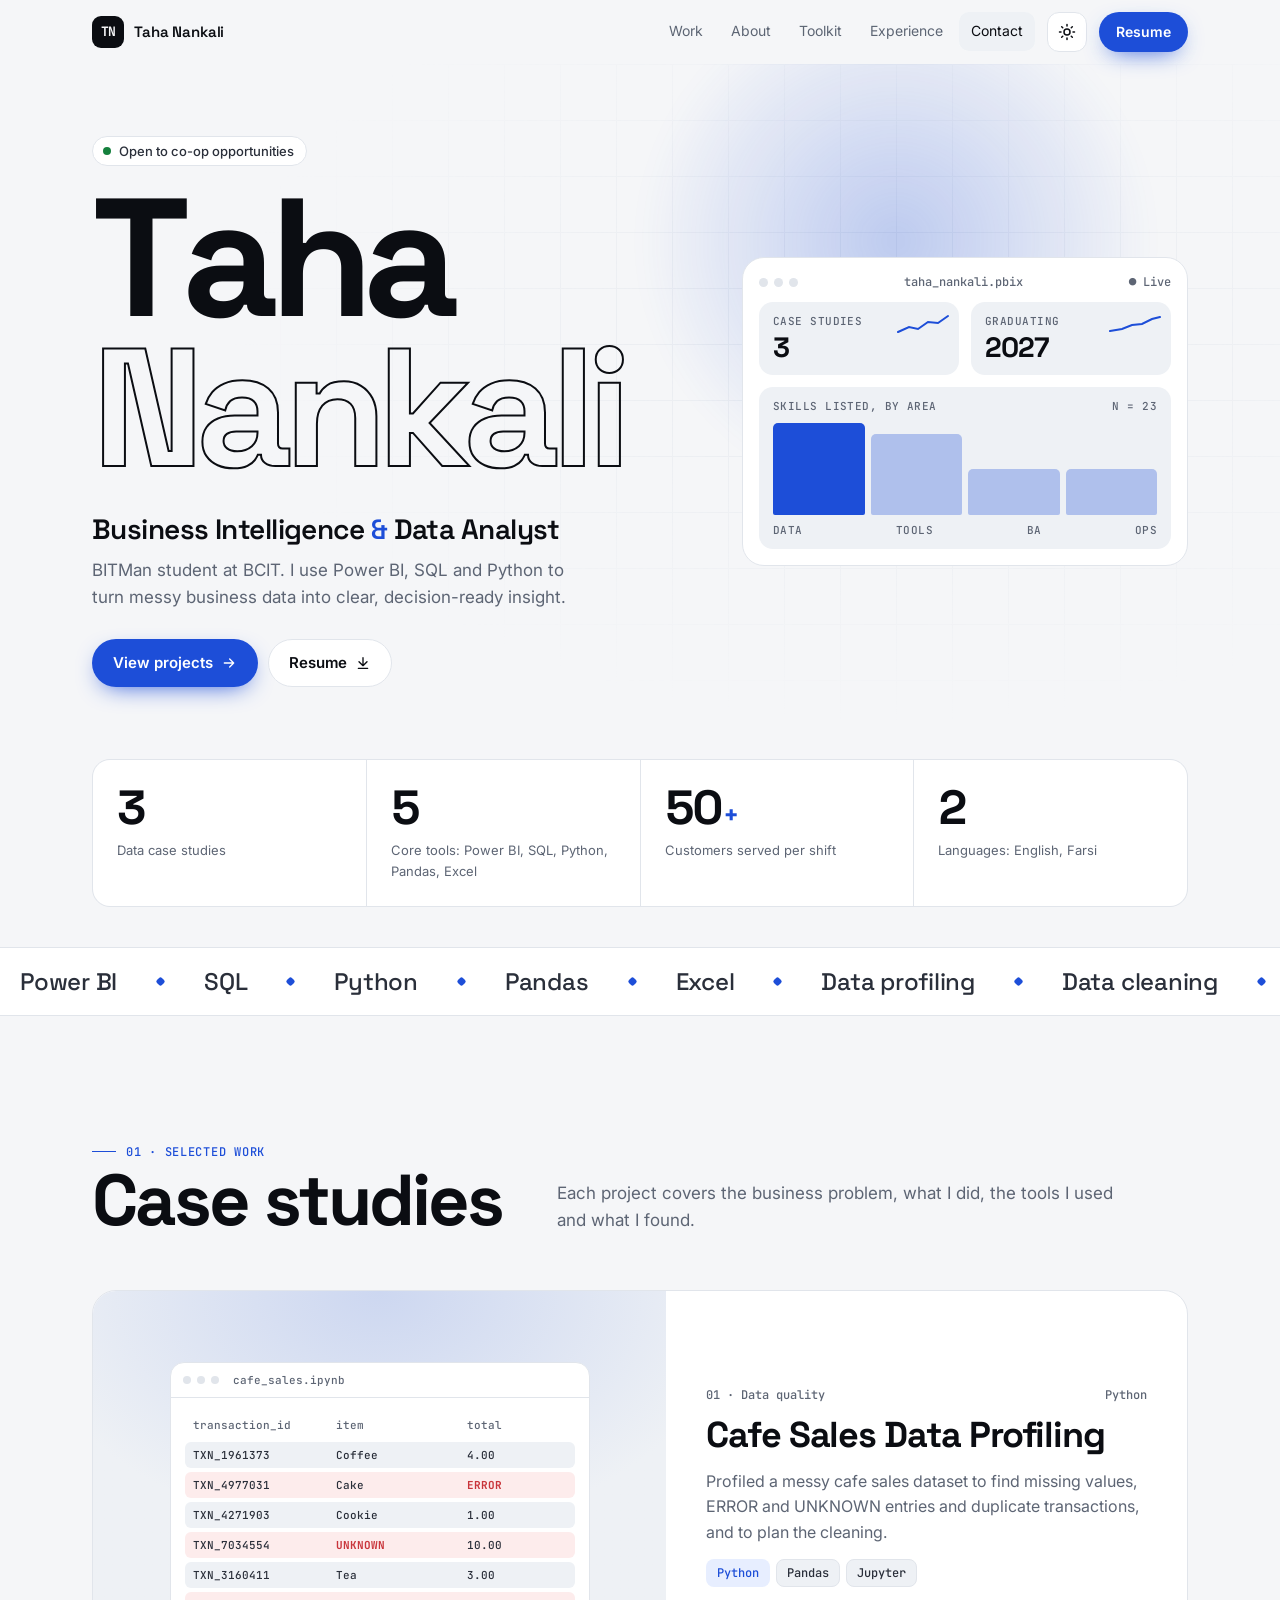
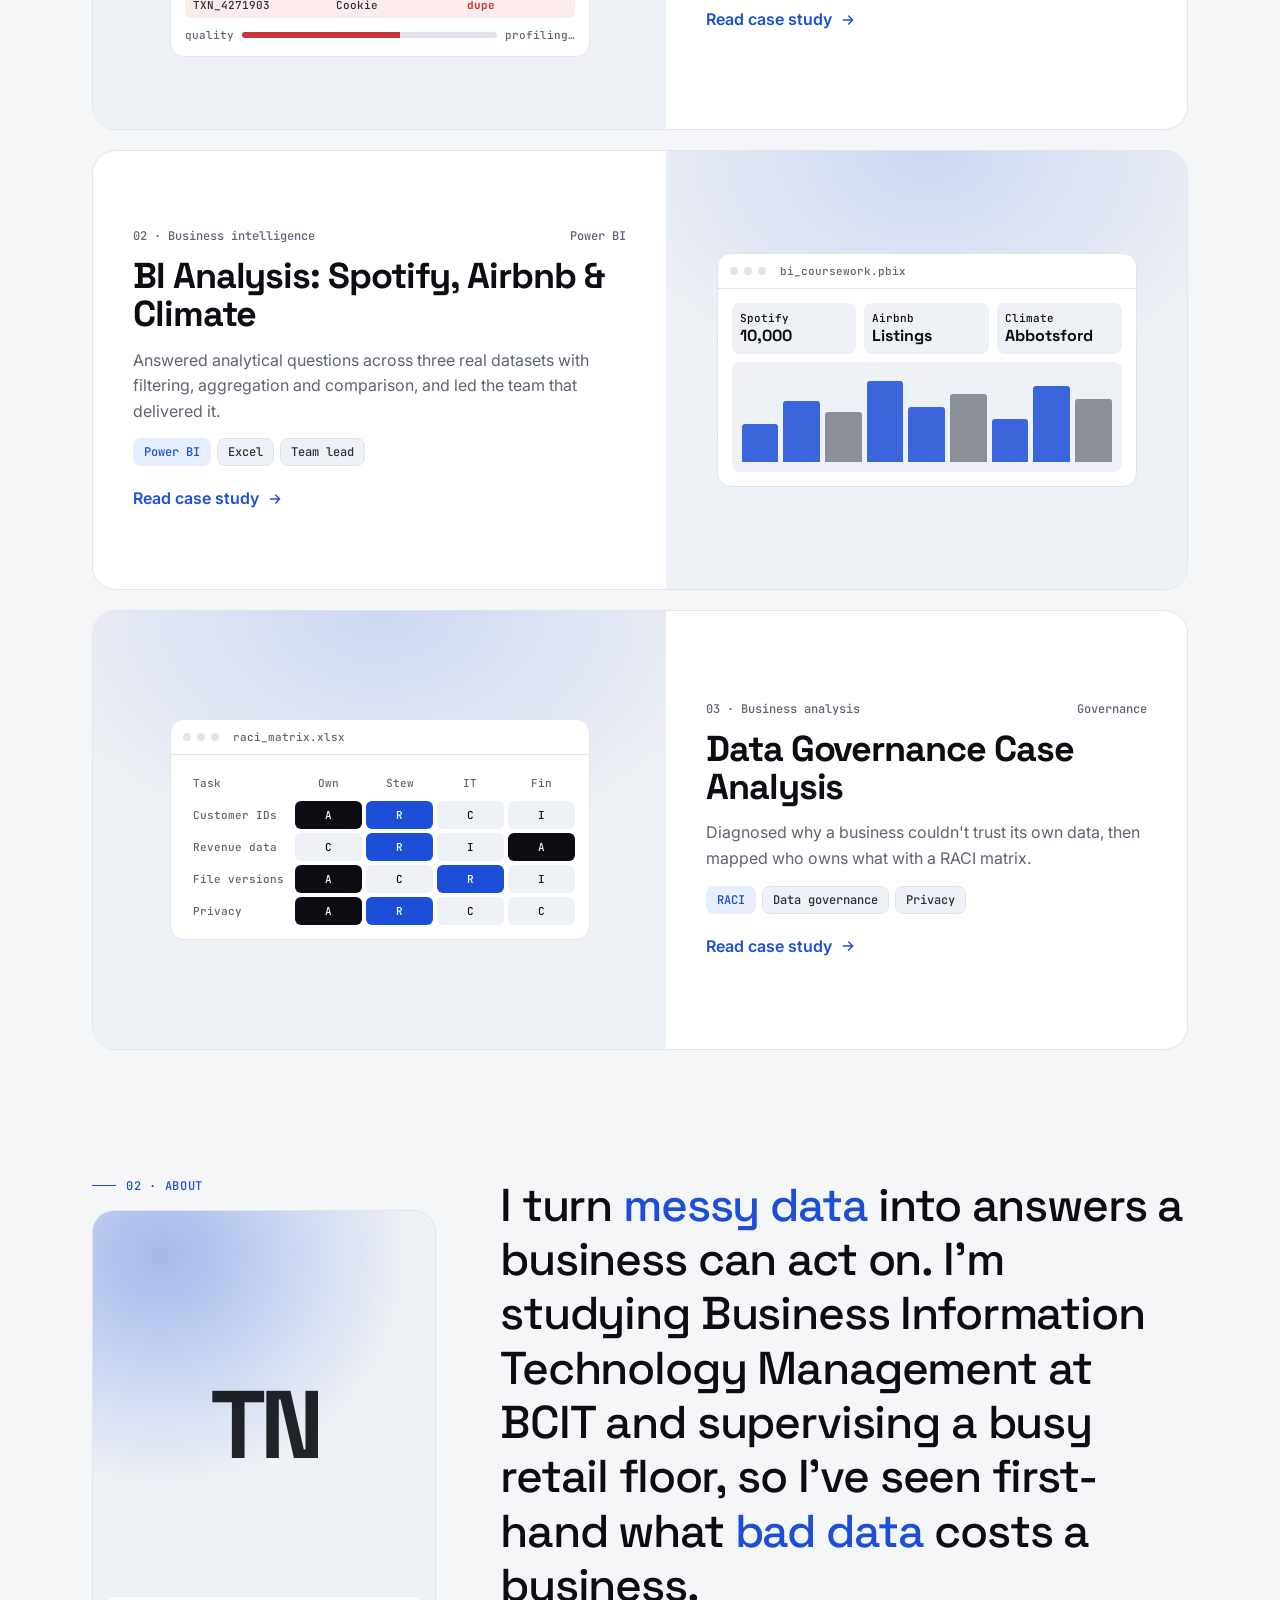
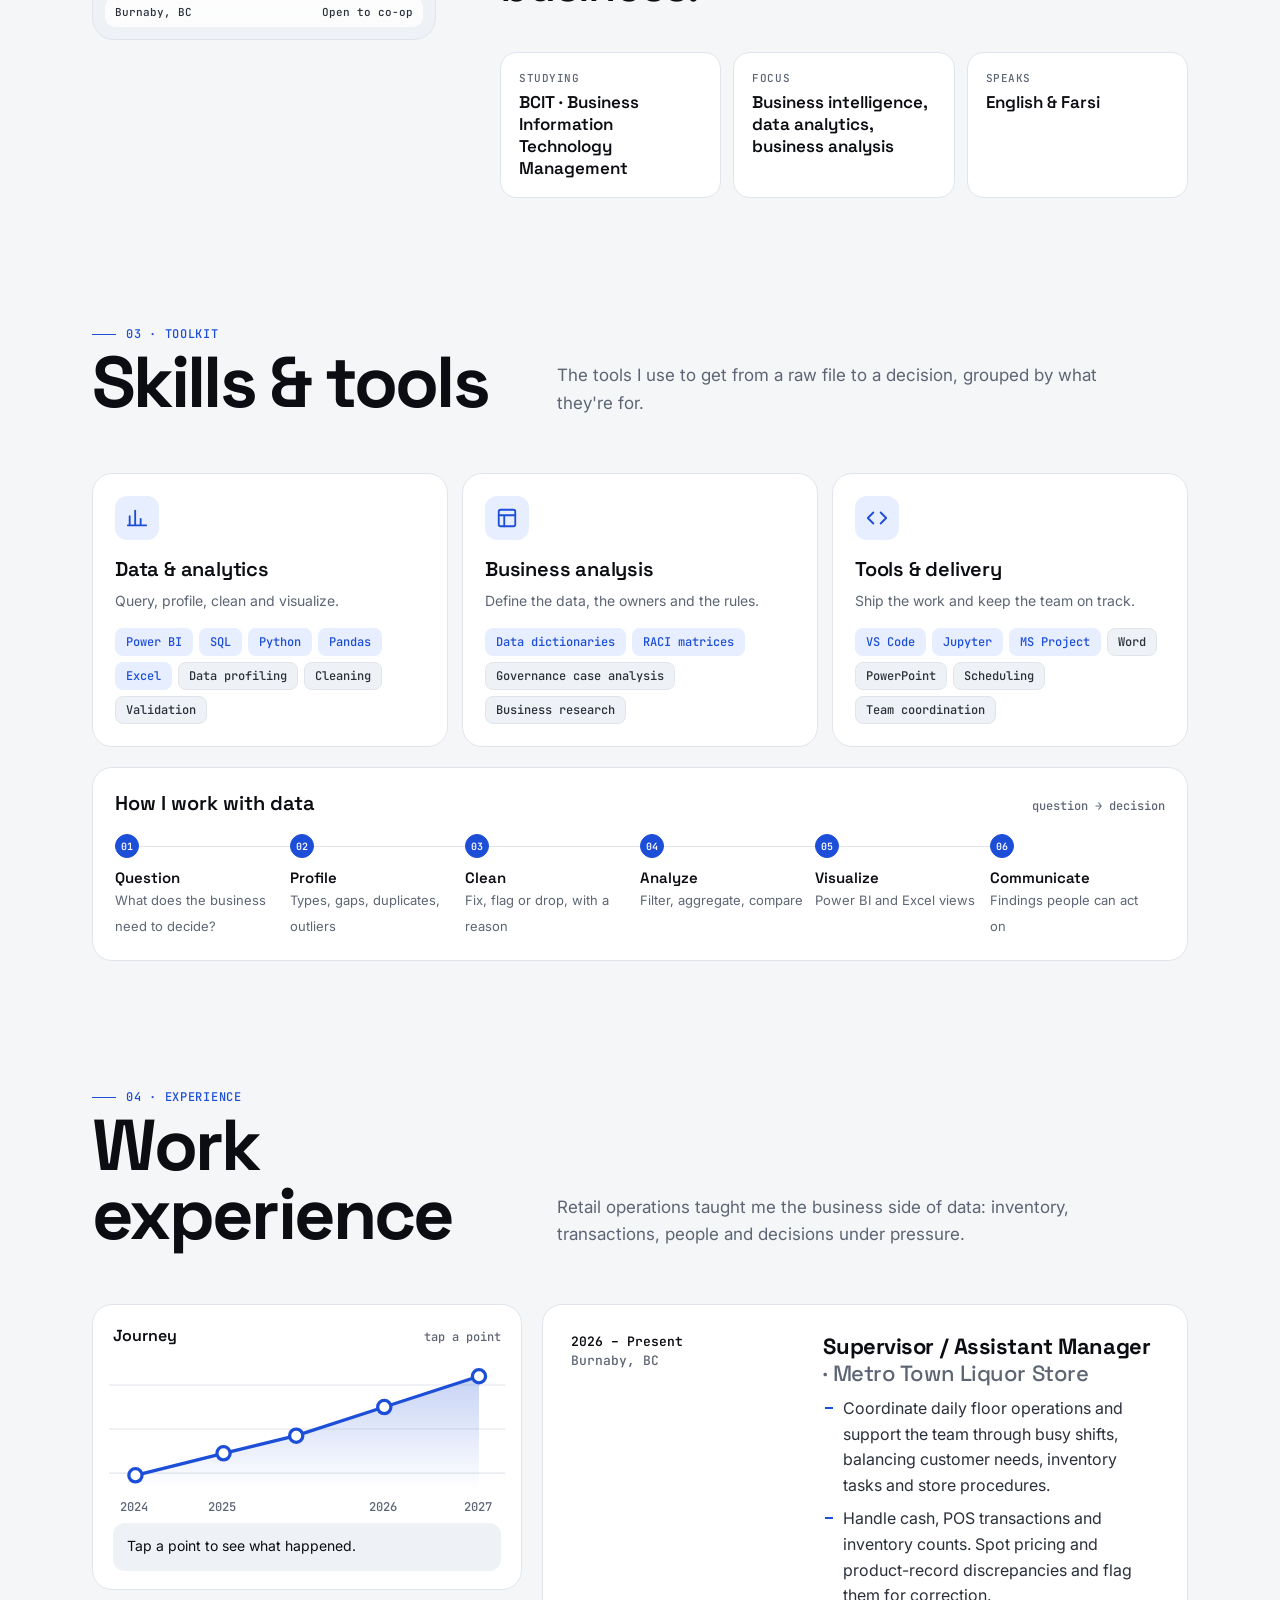
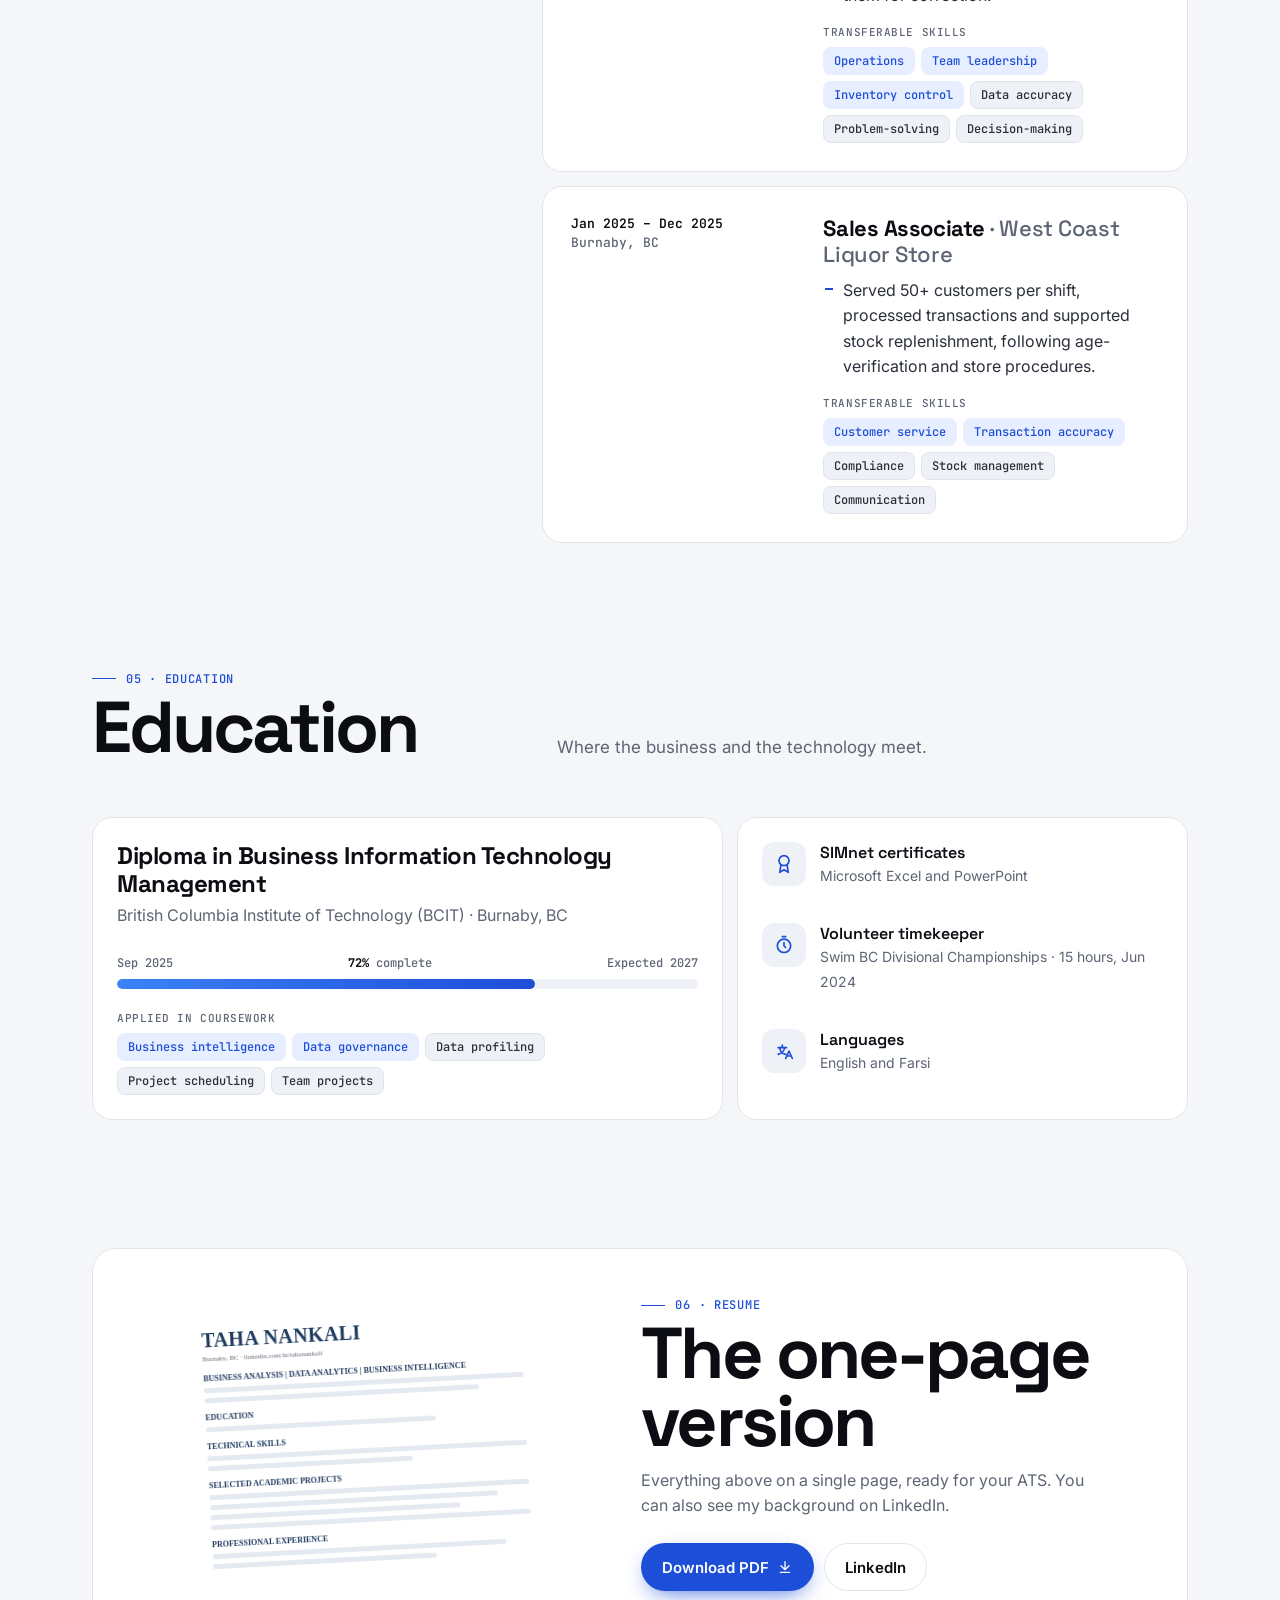
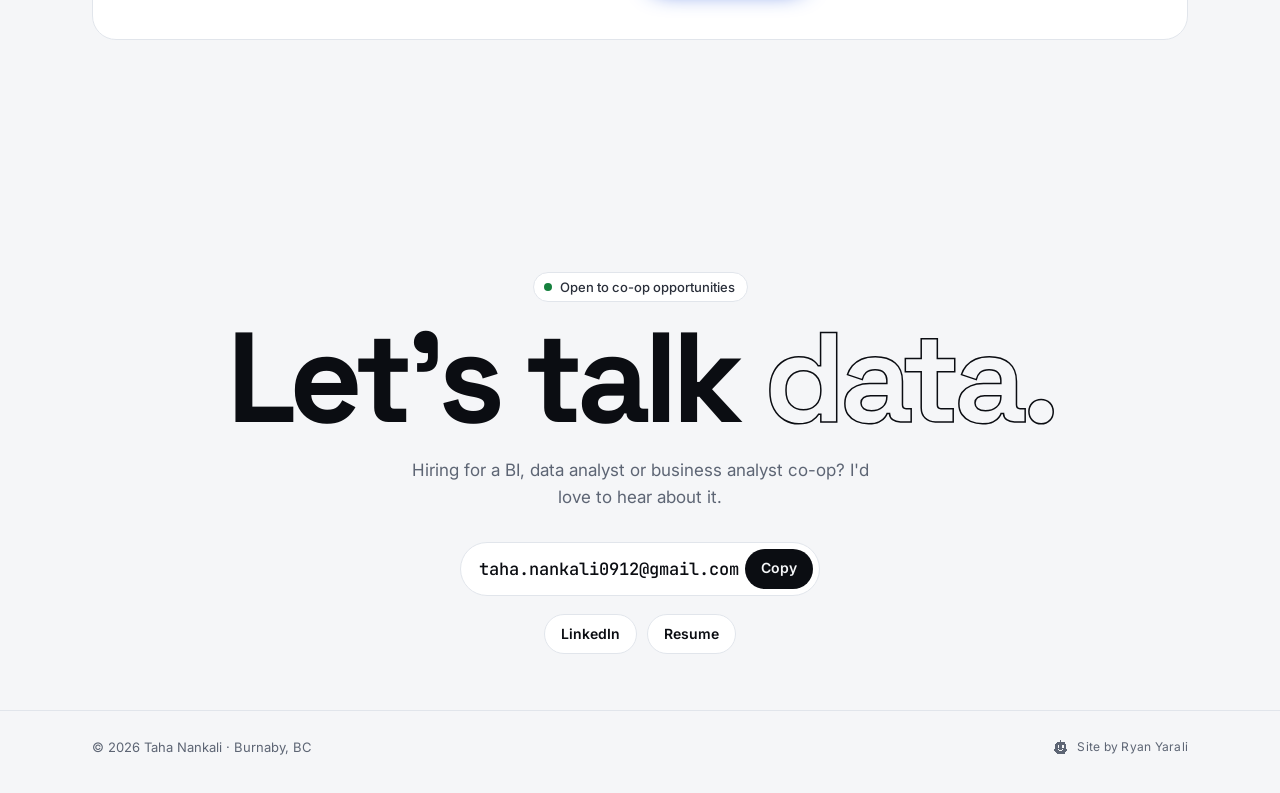
==== commit 7f9185ca: "Footer credit: quiet pixel Ping Replace the plain "Site by Ryan Yarali" link with the credit used on" ====
--- a/index.html
+++ b/index.html
@@ -3,6 +3,9 @@
 <head>
 <meta charset="utf-8">
 <meta name="viewport" content="width=device-width, initial-scale=1, viewport-fit=cover">
+<!-- Preview on ryanyarali.com only: keep it out of search. Remove this
+     tag when the site moves to Taha's own domain. -->
+<meta name="robots" content="noindex, nofollow" />
 <meta name="color-scheme" content="light dark">
 <script>
   document.documentElement.classList.add('js');
@@ -416,7 +419,7 @@
 </main>
 
 <footer class="foot">
-  <div class="wrap"><span>© <span data-year>2026</span> Taha Nankali · Burnaby, BC</span><span>Site by <a href="https://ryanyarali.com" target="_blank" rel="noopener">Ryan Yarali</a></span></div>
+  <div class="wrap"><span>© <span data-year>2026</span> Taha Nankali · Burnaby, BC</span><a class="ryc-link" href="https://ryanyarali.com/?ref=taha-portfolio" target="_blank" rel="noopener"><svg class="ryc-px" viewBox="2 5 16 16" aria-hidden="true" focusable="false" shape-rendering="crispEdges"><g class="ryc-rest" fill="currentColor"><rect x="9" y="5" width="1.02" height="1.02"/><rect x="9" y="6" width="1.02" height="1.02"/><rect x="5" y="7" width="1.02" height="1.02"/><rect x="6" y="7" width="1.02" height="1.02"/><rect x="7" y="7" width="1.02" height="1.02"/><rect x="8" y="7" width="1.02" height="1.02"/><rect x="9" y="7" width="1.02" height="1.02"/><rect x="10" y="7" width="1.02" height="1.02"/><rect x="11" y="7" width="1.02" height="1.02"/><rect x="12" y="7" width="1.02" height="1.02"/><rect x="13" y="7" width="1.02" height="1.02"/><rect x="4" y="8" width="1.02" height="1.02"/><rect x="5" y="8" width="1.02" height="1.02"/><rect x="6" y="8" width="1.02" height="1.02"/><rect x="7" y="8" width="1.02" height="1.02"/><rect x="8" y="8" width="1.02" height="1.02"/><rect x="9" y="8" width="1.02" height="1.02"/><rect x="10" y="8" width="1.02" height="1.02"/><rect x="11" y="8" width="1.02" height="1.02"/><rect x="12" y="8" width="1.02" height="1.02"/><rect x="13" y="8" width="1.02" height="1.02"/><rect x="14" y="8" width="1.02" height="1.02"/><rect x="3" y="9" width="1.02" height="1.02"/><rect x="4" y="9" width="1.02" height="1.02"/><rect x="5" y="9" width="1.02" height="1.02"/><rect x="6" y="9" width="1.02" height="1.02"/><rect x="7" y="9" width="1.02" height="1.02"/><rect x="8" y="9" width="1.02" height="1.02"/><rect x="9" y="9" width="1.02" height="1.02"/><rect x="10" y="9" width="1.02" height="1.02"/><rect x="11" y="9" width="1.02" height="1.02"/><rect x="12" y="9" width="1.02" height="1.02"/><rect x="13" y="9" width="1.02" height="1.02"/><rect x="14" y="9" width="1.02" height="1.02"/><rect x="15" y="9" width="1.02" height="1.02"/><rect x="3" y="10" width="1.02" height="1.02"/><rect x="4" y="10" width="1.02" height="1.02"/><rect x="5" y="10" width="1.02" height="1.02"/><rect x="6" y="10" width="1.02" height="1.02"/><rect x="7" y="10" width="1.02" height="1.02"/><rect x="8" y="10" width="1.02" height="1.02"/><rect x="9" y="10" width="1.02" height="1.02"/><rect x="10" y="10" width="1.02" height="1.02"/><rect x="11" y="10" width="1.02" height="1.02"/><rect x="12" y="10" width="1.02" height="1.02"/><rect x="13" y="10" width="1.02" height="1.02"/><rect x="14" y="10" width="1.02" height="1.02"/><rect x="15" y="10" width="1.02" height="1.02"/><rect x="3" y="11" width="1.02" height="1.02"/><rect x="4" y="11" width="1.02" height="1.02"/><rect x="5" y="11" width="1.02" height="1.02"/><rect x="8" y="11" width="1.02" height="1.02"/><rect x="9" y="11" width="1.02" height="1.02"/><rect x="10" y="11" width="1.02" height="1.02"/><rect x="13" y="11" width="1.02" height="1.02"/><rect x="14" y="11" width="1.02" height="1.02"/><rect x="15" y="11" width="1.02" height="1.02"/><rect x="3" y="12" width="1.02" height="1.02"/><rect x="4" y="12" width="1.02" height="1.02"/><rect x="5" y="12" width="1.02" height="1.02"/><rect x="8" y="12" width="1.02" height="1.02"/><rect x="9" y="12" width="1.02" height="1.02"/><rect x="10" y="12" width="1.02" height="1.02"/><rect x="13" y="12" width="1.02" height="1.02"/><rect x="14" y="12" width="1.02" height="1.02"/><rect x="15" y="12" width="1.02" height="1.02"/><rect x="3" y="13" width="1.02" height="1.02"/><rect x="4" y="13" width="1.02" height="1.02"/><rect x="5" y="13" width="1.02" height="1.02"/><rect x="8" y="13" width="1.02" height="1.02"/><rect x="9" y="13" width="1.02" height="1.02"/><rect x="10" y="13" width="1.02" height="1.02"/><rect x="13" y="13" width="1.02" height="1.02"/><rect x="14" y="13" width="1.02" height="1.02"/><rect x="15" y="13" width="1.02" height="1.02"/><rect x="3" y="14" width="1.02" height="1.02"/><rect x="4" y="14" width="1.02" height="1.02"/><rect x="5" y="14" width="1.02" height="1.02"/><rect x="6" y="14" width="1.02" height="1.02"/><rect x="7" y="14" width="1.02" height="1.02"/><rect x="8" y="14" width="1.02" height="1.02"/><rect x="9" y="14" width="1.02" height="1.02"/><rect x="10" y="14" width="1.02" height="1.02"/><rect x="11" y="14" width="1.02" height="1.02"/><rect x="12" y="14" width="1.02" height="1.02"/><rect x="13" y="14" width="1.02" height="1.02"/><rect x="14" y="14" width="1.02" height="1.02"/><rect x="15" y="14" width="1.02" height="1.02"/><rect x="3" y="15" width="1.02" height="1.02"/><rect x="4" y="15" width="1.02" height="1.02"/><rect x="5" y="15" width="1.02" height="1.02"/><rect x="6" y="15" width="1.02" height="1.02"/><rect x="8" y="15" width="1.02" height="1.02"/><rect x="9" y="15" width="1.02" height="1.02"/><rect x="10" y="15" width="1.02" height="1.02"/><rect x="12" y="15" width="1.02" height="1.02"/><rect x="13" y="15" width="1.02" height="1.02"/><rect x="14" y="15" width="1.02" height="1.02"/><rect x="15" y="15" width="1.02" height="1.02"/><rect x="3" y="16" width="1.02" height="1.02"/><rect x="4" y="16" width="1.02" height="1.02"/><rect x="5" y="16" width="1.02" height="1.02"/><rect x="6" y="16" width="1.02" height="1.02"/><rect x="7" y="16" width="1.02" height="1.02"/><rect x="11" y="16" width="1.02" height="1.02"/><rect x="12" y="16" width="1.02" height="1.02"/><rect x="13" y="16" width="1.02" height="1.02"/><rect x="14" y="16" width="1.02" height="1.02"/><rect x="15" y="16" width="1.02" height="1.02"/><rect x="3" y="17" width="1.02" height="1.02"/><rect x="4" y="17" width="1.02" height="1.02"/><rect x="5" y="17" width="1.02" height="1.02"/><rect x="6" y="17" width="1.02" height="1.02"/><rect x="7" y="17" width="1.02" height="1.02"/><rect x="8" y="17" width="1.02" height="1.02"/><rect x="9" y="17" width="1.02" height="1.02"/><rect x="10" y="17" width="1.02" height="1.02"/><rect x="11" y="17" width="1.02" height="1.02"/><rect x="12" y="17" width="1.02" height="1.02"/><rect x="13" y="17" width="1.02" height="1.02"/><rect x="14" y="17" width="1.02" height="1.02"/><rect x="15" y="17" width="1.02" height="1.02"/><rect x="3" y="18" width="1.02" height="1.02"/><rect x="4" y="18" width="1.02" height="1.02"/><rect x="5" y="18" width="1.02" height="1.02"/><rect x="6" y="18" width="1.02" height="1.02"/><rect x="7" y="18" width="1.02" height="1.02"/><rect x="8" y="18" width="1.02" height="1.02"/><rect x="9" y="18" width="1.02" height="1.02"/><rect x="10" y="18" width="1.02" height="1.02"/><rect x="11" y="18" width="1.02" height="1.02"/><rect x="12" y="18" width="1.02" height="1.02"/><rect x="13" y="18" width="1.02" height="1.02"/><rect x="14" y="18" width="1.02" height="1.02"/><rect x="15" y="18" width="1.02" height="1.02"/><rect x="4" y="19" width="1.02" height="1.02"/><rect x="5" y="19" width="1.02" height="1.02"/><rect x="6" y="19" width="1.02" height="1.02"/><rect x="7" y="19" width="1.02" height="1.02"/><rect x="8" y="19" width="1.02" height="1.02"/><rect x="9" y="19" width="1.02" height="1.02"/><rect x="10" y="19" width="1.02" height="1.02"/><rect x="11" y="19" width="1.02" height="1.02"/><rect x="12" y="19" width="1.02" height="1.02"/><rect x="13" y="19" width="1.02" height="1.02"/><rect x="14" y="19" width="1.02" height="1.02"/><rect x="5" y="20" width="1.02" height="1.02"/><rect x="6" y="20" width="1.02" height="1.02"/><rect x="7" y="20" width="1.02" height="1.02"/><rect x="8" y="20" width="1.02" height="1.02"/><rect x="9" y="20" width="1.02" height="1.02"/><rect x="10" y="20" width="1.02" height="1.02"/><rect x="11" y="20" width="1.02" height="1.02"/><rect x="12" y="20" width="1.02" height="1.02"/><rect x="13" y="20" width="1.02" height="1.02"/><rect x="2" y="15" width="1.02" height="1.02"/><rect x="2" y="16" width="1.02" height="1.02"/><rect x="16" y="15" width="1.02" height="1.02"/><rect x="16" y="16" width="1.02" height="1.02"/></g><g class="ryc-hi"><rect x="9" y="5" width="1.02" height="1.02" fill="#7f9bff"/><rect x="9" y="6" width="1.02" height="1.02" fill="#1638b8"/><rect x="5" y="7" width="1.02" height="1.02" fill="#0a1240"/><rect x="6" y="7" width="1.02" height="1.02" fill="#0a1240"/><rect x="7" y="7" width="1.02" height="1.02" fill="#0a1240"/><rect x="8" y="7" width="1.02" height="1.02" fill="#0a1240"/><rect x="9" y="7" width="1.02" height="1.02" fill="#0a1240"/><rect x="10" y="7" width="1.02" height="1.02" fill="#0a1240"/><rect x="11" y="7" width="1.02" height="1.02" fill="#0a1240"/><rect x="12" y="7" width="1.02" height="1.02" fill="#0a1240"/><rect x="13" y="7" width="1.02" height="1.02" fill="#0a1240"/><rect x="4" y="8" width="1.02" height="1.02" fill="#0a1240"/><rect x="5" y="8" width="1.02" height="1.02" fill="#7f9bff"/><rect x="6" y="8" width="1.02" height="1.02" fill="#7f9bff"/><rect x="7" y="8" width="1.02" height="1.02" fill="#7f9bff"/><rect x="8" y="8" width="1.02" height="1.02" fill="#7f9bff"/><rect x="9" y="8" width="1.02" height="1.02" fill="#7f9bff"/><rect x="10" y="8" width="1.02" height="1.02" fill="#7f9bff"/><rect x="11" y="8" width="1.02" height="1.02" fill="#7f9bff"/><rect x="12" y="8" width="1.02" height="1.02" fill="#7f9bff"/><rect x="13" y="8" width="1.02" height="1.02" fill="#2450f5"/><rect x="14" y="8" width="1.02" height="1.02" fill="#0a1240"/><rect x="3" y="9" width="1.02" height="1.02" fill="#0a1240"/><rect x="4" y="9" width="1.02" height="1.02" fill="#7f9bff"/><rect x="5" y="9" width="1.02" height="1.02" fill="#2450f5"/><rect x="6" y="9" width="1.02" height="1.02" fill="#2450f5"/><rect x="7" y="9" width="1.02" height="1.02" fill="#2450f5"/><rect x="8" y="9" width="1.02" height="1.02" fill="#2450f5"/><rect x="9" y="9" width="1.02" height="1.02" fill="#2450f5"/><rect x="10" y="9" width="1.02" height="1.02" fill="#2450f5"/><rect x="11" y="9" width="1.02" height="1.02" fill="#2450f5"/><rect x="12" y="9" width="1.02" height="1.02" fill="#2450f5"/><rect x="13" y="9" width="1.02" height="1.02" fill="#2450f5"/><rect x="14" y="9" width="1.02" height="1.02" fill="#1638b8"/><rect x="15" y="9" width="1.02" height="1.02" fill="#0a1240"/><rect x="3" y="10" width="1.02" height="1.02" fill="#0a1240"/><rect x="4" y="10" width="1.02" height="1.02" fill="#7f9bff"/><rect x="5" y="10" width="1.02" height="1.02" fill="#2450f5"/><rect x="6" y="10" width="1.02" height="1.02" fill="#2450f5"/><rect x="7" y="10" width="1.02" height="1.02" fill="#2450f5"/><rect x="8" y="10" width="1.02" height="1.02" fill="#2450f5"/><rect x="9" y="10" width="1.02" height="1.02" fill="#2450f5"/><rect x="10" y="10" width="1.02" height="1.02" fill="#2450f5"/><rect x="11" y="10" width="1.02" height="1.02" fill="#2450f5"/><rect x="12" y="10" width="1.02" height="1.02" fill="#2450f5"/><rect x="13" y="10" width="1.02" height="1.02" fill="#2450f5"/><rect x="14" y="10" width="1.02" height="1.02" fill="#1638b8"/><rect x="15" y="10" width="1.02" height="1.02" fill="#0a1240"/><rect x="3" y="11" width="1.02" height="1.02" fill="#0a1240"/><rect x="4" y="11" width="1.02" height="1.02" fill="#2450f5"/><rect x="5" y="11" width="1.02" height="1.02" fill="#2450f5"/><rect x="6" y="11" width="1.02" height="1.02" fill="#2450f5"/><rect x="7" y="11" width="1.02" height="1.02" fill="#2450f5"/><rect x="8" y="11" width="1.02" height="1.02" fill="#2450f5"/><rect x="9" y="11" width="1.02" height="1.02" fill="#2450f5"/><rect x="10" y="11" width="1.02" height="1.02" fill="#2450f5"/><rect x="11" y="11" width="1.02" height="1.02" fill="#2450f5"/><rect x="12" y="11" width="1.02" height="1.02" fill="#2450f5"/><rect x="13" y="11" width="1.02" height="1.02" fill="#2450f5"/><rect x="14" y="11" width="1.02" height="1.02" fill="#1638b8"/><rect x="15" y="11" width="1.02" height="1.02" fill="#0a1240"/><rect x="3" y="12" width="1.02" height="1.02" fill="#0a1240"/><rect x="4" y="12" width="1.02" height="1.02" fill="#2450f5"/><rect x="5" y="12" width="1.02" height="1.02" fill="#2450f5"/><rect x="6" y="12" width="1.02" height="1.02" fill="#2450f5"/><rect x="7" y="12" width="1.02" height="1.02" fill="#2450f5"/><rect x="8" y="12" width="1.02" height="1.02" fill="#2450f5"/><rect x="9" y="12" width="1.02" height="1.02" fill="#2450f5"/><rect x="10" y="12" width="1.02" height="1.02" fill="#2450f5"/><rect x="11" y="12" width="1.02" height="1.02" fill="#2450f5"/><rect x="12" y="12" width="1.02" height="1.02" fill="#2450f5"/><rect x="13" y="12" width="1.02" height="1.02" fill="#2450f5"/><rect x="14" y="12" width="1.02" height="1.02" fill="#1638b8"/><rect x="15" y="12" width="1.02" height="1.02" fill="#0a1240"/><rect x="3" y="13" width="1.02" height="1.02" fill="#0a1240"/><rect x="4" y="13" width="1.02" height="1.02" fill="#2450f5"/><rect x="5" y="13" width="1.02" height="1.02" fill="#2450f5"/><rect x="6" y="13" width="1.02" height="1.02" fill="#2450f5"/><rect x="7" y="13" width="1.02" height="1.02" fill="#2450f5"/><rect x="8" y="13" width="1.02" height="1.02" fill="#2450f5"/><rect x="9" y="13" width="1.02" height="1.02" fill="#2450f5"/><rect x="10" y="13" width="1.02" height="1.02" fill="#2450f5"/><rect x="11" y="13" width="1.02" height="1.02" fill="#2450f5"/><rect x="12" y="13" width="1.02" height="1.02" fill="#2450f5"/><rect x="13" y="13" width="1.02" height="1.02" fill="#2450f5"/><rect x="14" y="13" width="1.02" height="1.02" fill="#1638b8"/><rect x="15" y="13" width="1.02" height="1.02" fill="#0a1240"/><rect x="3" y="14" width="1.02" height="1.02" fill="#0a1240"/><rect x="4" y="14" width="1.02" height="1.02" fill="#2450f5"/><rect x="5" y="14" width="1.02" height="1.02" fill="#2450f5"/><rect x="6" y="14" width="1.02" height="1.02" fill="#2450f5"/><rect x="7" y="14" width="1.02" height="1.02" fill="#2450f5"/><rect x="8" y="14" width="1.02" height="1.02" fill="#2450f5"/><rect x="9" y="14" width="1.02" height="1.02" fill="#2450f5"/><rect x="10" y="14" width="1.02" height="1.02" fill="#2450f5"/><rect x="11" y="14" width="1.02" height="1.02" fill="#2450f5"/><rect x="12" y="14" width="1.02" height="1.02" fill="#2450f5"/><rect x="13" y="14" width="1.02" height="1.02" fill="#2450f5"/><rect x="14" y="14" width="1.02" height="1.02" fill="#1638b8"/><rect x="15" y="14" width="1.02" height="1.02" fill="#0a1240"/><rect x="3" y="15" width="1.02" height="1.02" fill="#0a1240"/><rect x="4" y="15" width="1.02" height="1.02" fill="#2450f5"/><rect x="5" y="15" width="1.02" height="1.02" fill="#2450f5"/><rect x="6" y="15" width="1.02" height="1.02" fill="#2450f5"/><rect x="7" y="15" width="1.02" height="1.02" fill="#2450f5"/><rect x="8" y="15" width="1.02" height="1.02" fill="#2450f5"/><rect x="9" y="15" width="1.02" height="1.02" fill="#2450f5"/><rect x="10" y="15" width="1.02" height="1.02" fill="#2450f5"/><rect x="11" y="15" width="1.02" height="1.02" fill="#2450f5"/><rect x="12" y="15" width="1.02" height="1.02" fill="#2450f5"/><rect x="13" y="15" width="1.02" height="1.02" fill="#2450f5"/><rect x="14" y="15" width="1.02" height="1.02" fill="#1638b8"/><rect x="15" y="15" width="1.02" height="1.02" fill="#0a1240"/><rect x="3" y="16" width="1.02" height="1.02" fill="#0a1240"/><rect x="4" y="16" width="1.02" height="1.02" fill="#2450f5"/><rect x="5" y="16" width="1.02" height="1.02" fill="#2450f5"/><rect x="6" y="16" width="1.02" height="1.02" fill="#2450f5"/><rect x="7" y="16" width="1.02" height="1.02" fill="#2450f5"/><rect x="8" y="16" width="1.02" height="1.02" fill="#2450f5"/><rect x="9" y="16" width="1.02" height="1.02" fill="#2450f5"/><rect x="10" y="16" width="1.02" height="1.02" fill="#2450f5"/><rect x="11" y="16" width="1.02" height="1.02" fill="#2450f5"/><rect x="12" y="16" width="1.02" height="1.02" fill="#2450f5"/><rect x="13" y="16" width="1.02" height="1.02" fill="#2450f5"/><rect x="14" y="16" width="1.02" height="1.02" fill="#1638b8"/><rect x="15" y="16" width="1.02" height="1.02" fill="#0a1240"/><rect x="3" y="17" width="1.02" height="1.02" fill="#0a1240"/><rect x="4" y="17" width="1.02" height="1.02" fill="#2450f5"/><rect x="5" y="17" width="1.02" height="1.02" fill="#2450f5"/><rect x="6" y="17" width="1.02" height="1.02" fill="#2450f5"/><rect x="7" y="17" width="1.02" height="1.02" fill="#2450f5"/><rect x="8" y="17" width="1.02" height="1.02" fill="#2450f5"/><rect x="9" y="17" width="1.02" height="1.02" fill="#2450f5"/><rect x="10" y="17" width="1.02" height="1.02" fill="#2450f5"/><rect x="11" y="17" width="1.02" height="1.02" fill="#2450f5"/><rect x="12" y="17" width="1.02" height="1.02" fill="#2450f5"/><rect x="13" y="17" width="1.02" height="1.02" fill="#2450f5"/><rect x="14" y="17" width="1.02" height="1.02" fill="#1638b8"/><rect x="15" y="17" width="1.02" height="1.02" fill="#0a1240"/><rect x="3" y="18" width="1.02" height="1.02" fill="#0a1240"/><rect x="4" y="18" width="1.02" height="1.02" fill="#1638b8"/><rect x="5" y="18" width="1.02" height="1.02" fill="#1638b8"/><rect x="6" y="18" width="1.02" height="1.02" fill="#2450f5"/><rect x="7" y="18" width="1.02" height="1.02" fill="#2450f5"/><rect x="8" y="18" width="1.02" height="1.02" fill="#2450f5"/><rect x="9" y="18" width="1.02" height="1.02" fill="#2450f5"/><rect x="10" y="18" width="1.02" height="1.02" fill="#2450f5"/><rect x="11" y="18" width="1.02" height="1.02" fill="#2450f5"/><rect x="12" y="18" width="1.02" height="1.02" fill="#2450f5"/><rect x="13" y="18" width="1.02" height="1.02" fill="#1638b8"/><rect x="14" y="18" width="1.02" height="1.02" fill="#1638b8"/><rect x="15" y="18" width="1.02" height="1.02" fill="#0a1240"/><rect x="4" y="19" width="1.02" height="1.02" fill="#0a1240"/><rect x="5" y="19" width="1.02" height="1.02" fill="#1638b8"/><rect x="6" y="19" width="1.02" height="1.02" fill="#1638b8"/><rect x="7" y="19" width="1.02" height="1.02" fill="#1638b8"/><rect x="8" y="19" width="1.02" height="1.02" fill="#1638b8"/><rect x="9" y="19" width="1.02" height="1.02" fill="#1638b8"/><rect x="10" y="19" width="1.02" height="1.02" fill="#1638b8"/><rect x="11" y="19" width="1.02" height="1.02" fill="#1638b8"/><rect x="12" y="19" width="1.02" height="1.02" fill="#1638b8"/><rect x="13" y="19" width="1.02" height="1.02" fill="#1638b8"/><rect x="14" y="19" width="1.02" height="1.02" fill="#0a1240"/><rect x="5" y="20" width="1.02" height="1.02" fill="#0a1240"/><rect x="6" y="20" width="1.02" height="1.02" fill="#0a1240"/><rect x="7" y="20" width="1.02" height="1.02" fill="#0a1240"/><rect x="8" y="20" width="1.02" height="1.02" fill="#0a1240"/><rect x="9" y="20" width="1.02" height="1.02" fill="#0a1240"/><rect x="10" y="20" width="1.02" height="1.02" fill="#0a1240"/><rect x="11" y="20" width="1.02" height="1.02" fill="#0a1240"/><rect x="12" y="20" width="1.02" height="1.02" fill="#0a1240"/><rect x="13" y="20" width="1.02" height="1.02" fill="#0a1240"/><rect x="7" y="15" width="1.02" height="1.02" fill="#0a1030"/><rect x="11" y="15" width="1.02" height="1.02" fill="#0a1030"/><rect x="8" y="16" width="1.02" height="1.02" fill="#0a1030"/><rect x="9" y="16" width="1.02" height="1.02" fill="#0a1030"/><rect x="10" y="16" width="1.02" height="1.02" fill="#0a1030"/><rect x="5" y="13" width="1.02" height="1.02" fill="#0a1030"/><rect x="6" y="12" width="1.02" height="1.02" fill="#0a1030"/><rect x="7" y="12" width="1.02" height="1.02" fill="#0a1030"/><rect x="8" y="13" width="1.02" height="1.02" fill="#0a1030"/><rect x="10" y="13" width="1.02" height="1.02" fill="#0a1030"/><rect x="11" y="12" width="1.02" height="1.02" fill="#0a1030"/><rect x="12" y="12" width="1.02" height="1.02" fill="#0a1030"/><rect x="13" y="13" width="1.02" height="1.02" fill="#0a1030"/><rect x="2" y="15" width="1.02" height="1.02" fill="#2450f5"/><rect x="2" y="16" width="1.02" height="1.02" fill="#2450f5"/><rect x="16" y="10" width="1.02" height="1.02" fill="#2450f5"/><rect x="17" y="9" width="1.02" height="1.02" fill="#2450f5"/><rect x="17" y="8" width="1.02" height="1.02" fill="#2450f5"/></g></svg><span class="ryc-name">Site by Ryan Yarali</span></a></div>
 </footer>
 <div class="toast" role="status" aria-live="polite"></div>
 <script src="assets/js/site.js" defer></script>
--- a/assets/css/site.css
+++ b/assets/css/site.css
@@ -587,3 +587,15 @@
 .issue-card .impact { display: grid; grid-template-rows: 0fr; transition: grid-template-rows .4s var(--ease); color: var(--ink-2); font-size: 14px; }
 .issue-card .impact > span { overflow: hidden; }
 .issue-card[aria-expanded="true"] .impact { grid-template-rows: 1fr; }
+
+/* Site credit (Ryan Yarali, ryanyarali.com). Quiet by design: small, in the footer's own font and
+   colour; pixel Ping is a silhouette in the text colour and only turns blue and waves on hover or keyboard focus. */
+.ryc-row { margin: 8px 0 0; text-align: inherit; }
+.ryc-link { display: inline-flex !important; align-items: center; gap: 9px; font-size: 12px; line-height: 1.4; letter-spacing: .02em; color: inherit !important; text-decoration: none !important; }
+.ryc-link:hover .ryc-name, .ryc-link:focus-visible .ryc-name { text-decoration: underline; text-underline-offset: 3px; }
+.ryc-px { width: 14px; height: 14px; flex: none; transition: transform .25s ease; }
+.ryc-link:hover .ryc-px, .ryc-link:focus-visible .ryc-px { transform: translateY(-2px); }
+.ryc-px .ryc-hi { display: none; }
+.ryc-link:hover .ryc-px .ryc-rest, .ryc-link:focus-visible .ryc-px .ryc-rest { display: none; }
+.ryc-link:hover .ryc-px .ryc-hi, .ryc-link:focus-visible .ryc-px .ryc-hi { display: inline; }
+@media (prefers-reduced-motion: reduce) { .ryc-px { transition: none; } .ryc-link:hover .ryc-px, .ryc-link:focus-visible .ryc-px { transform: none; } }
